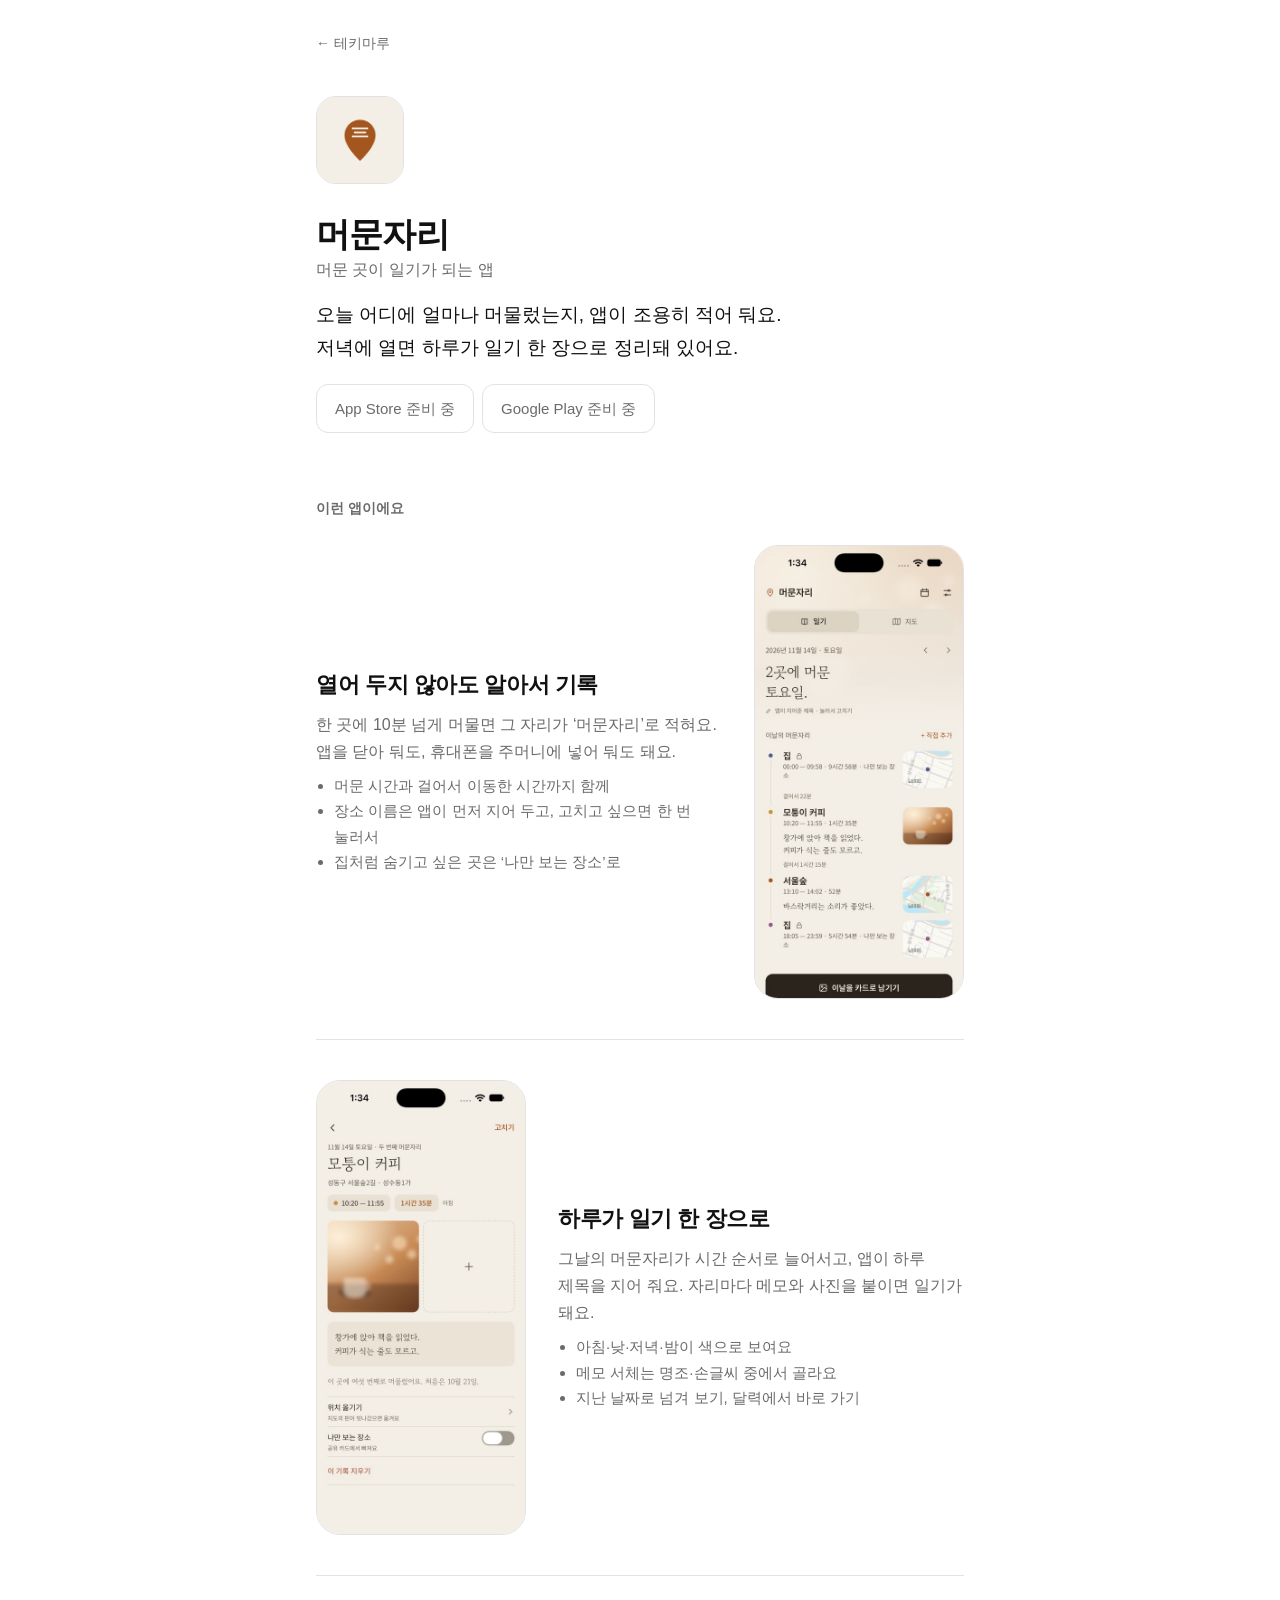
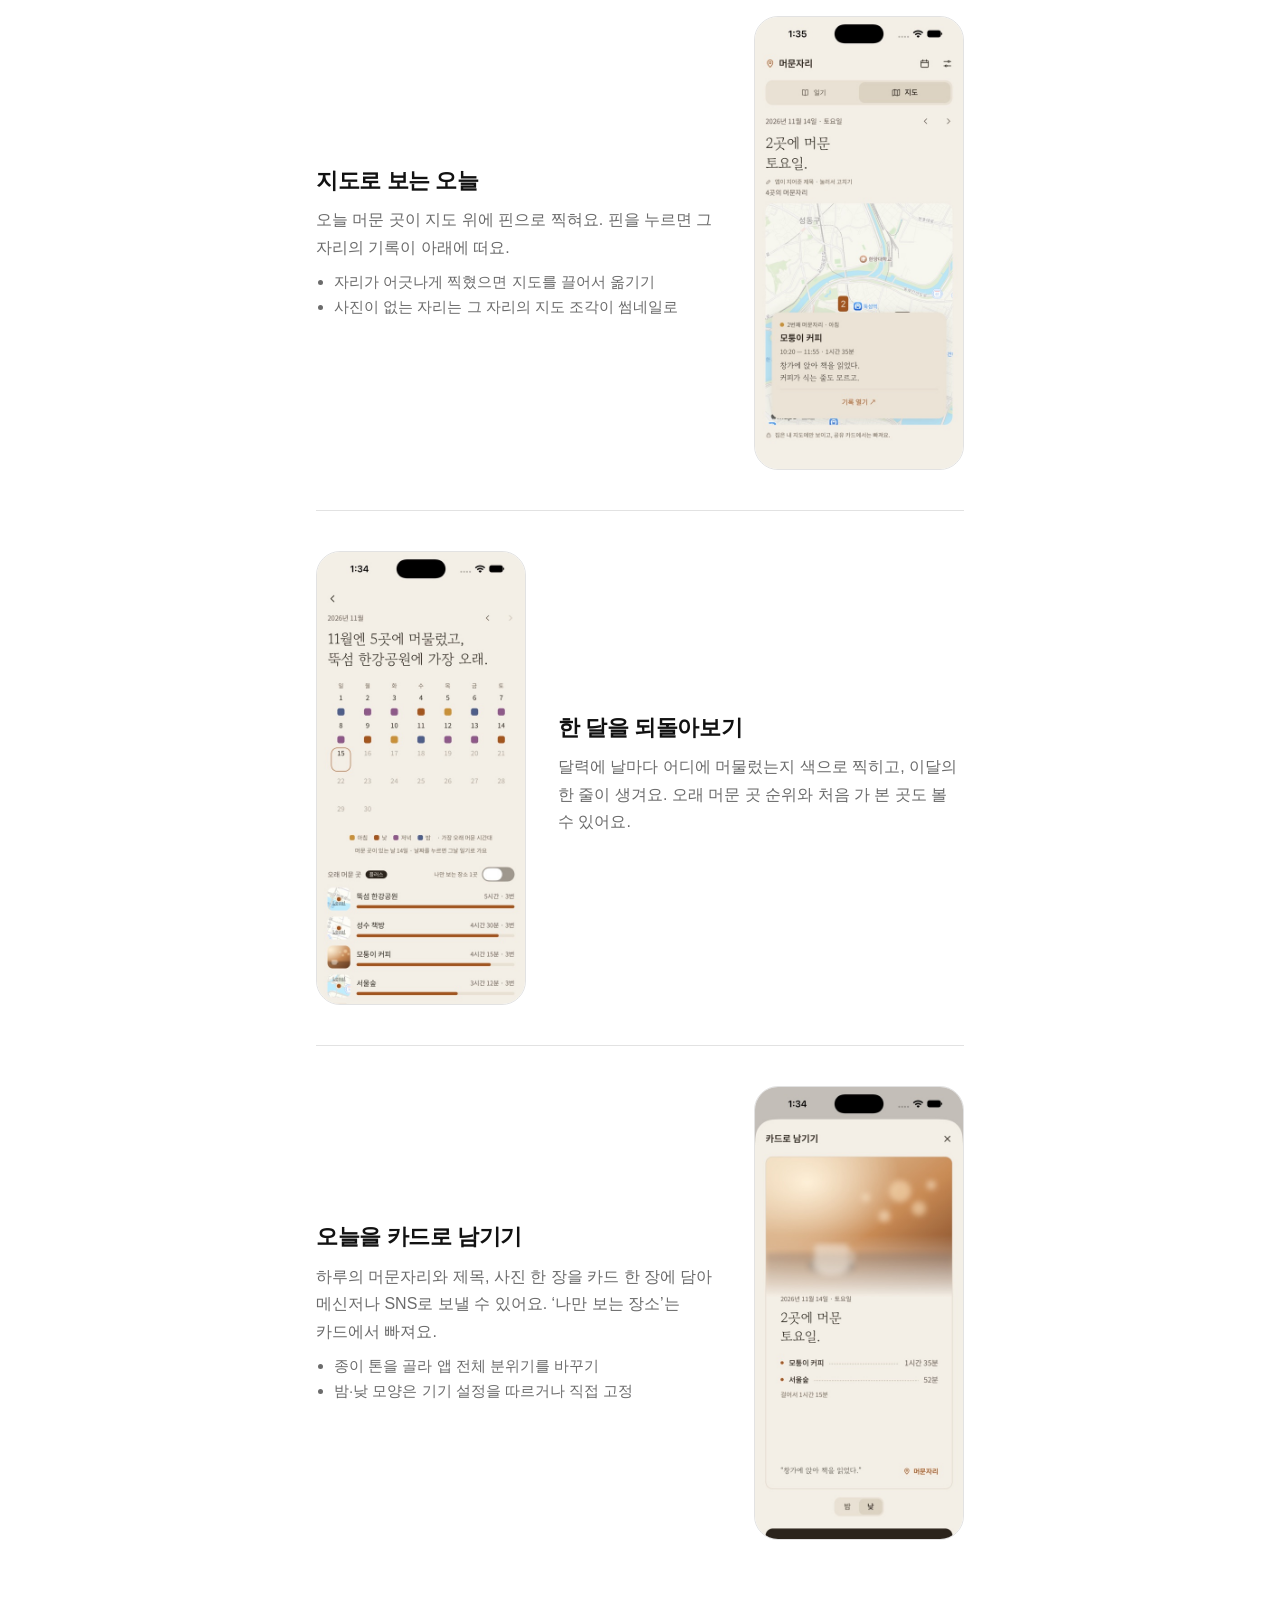
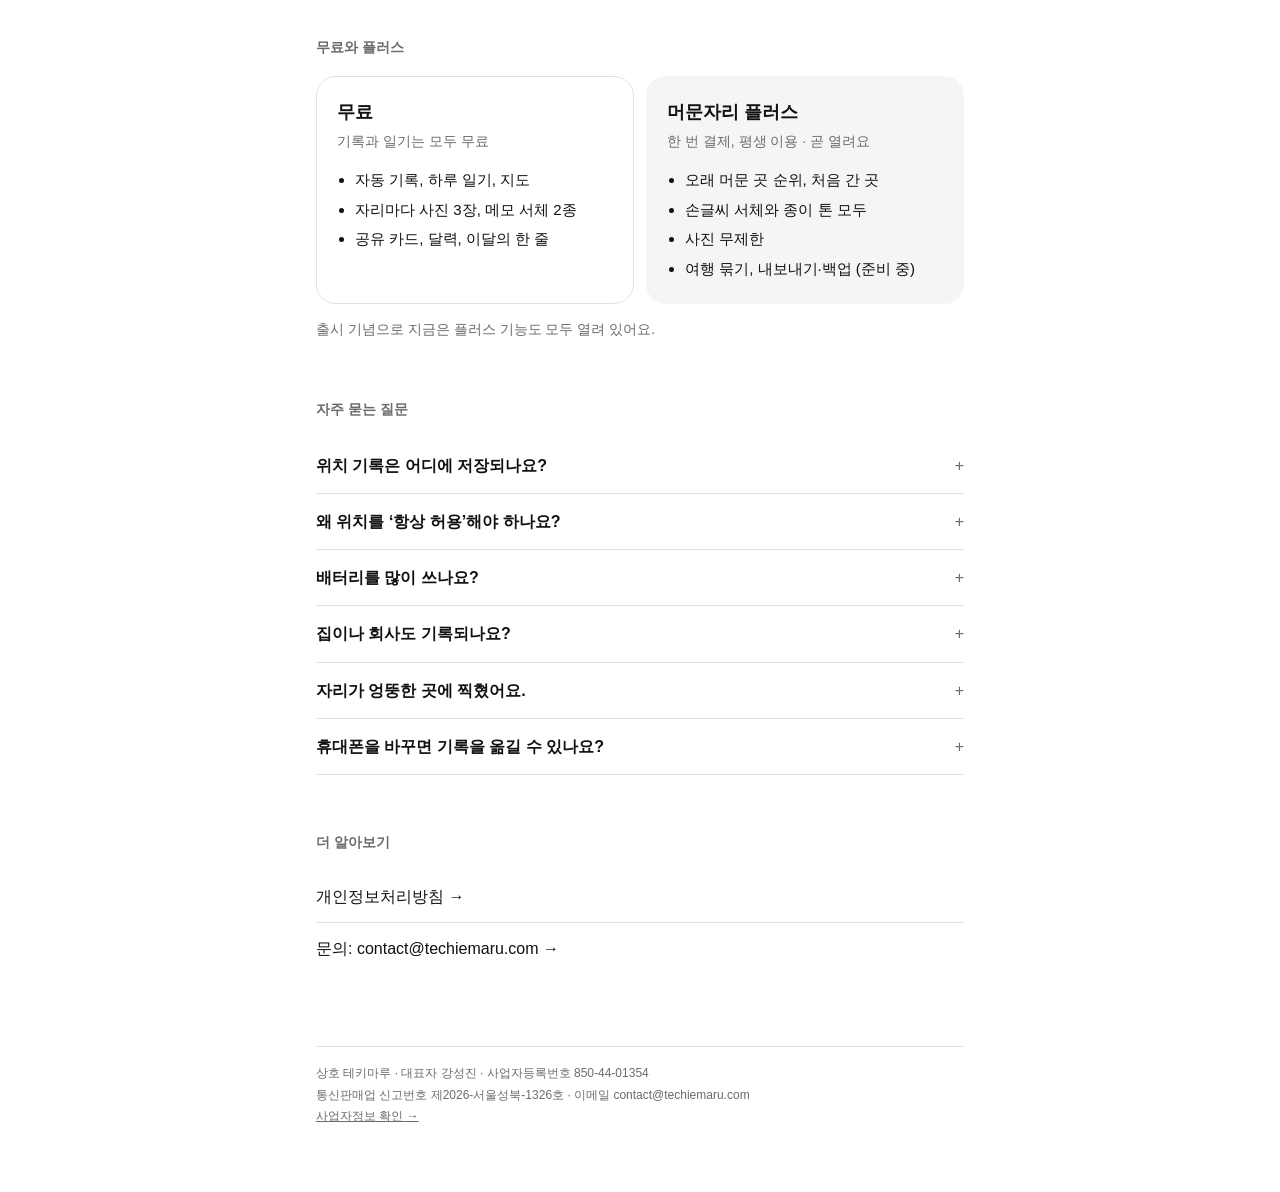
==== staylog/index.html @ 0020500e "머문자리 소개 페이지에 앱 화면 다섯 장" ====
<!doctype html>
<html lang="ko">
<head>
<meta charset="utf-8">
<meta name="viewport" content="width=device-width, initial-scale=1">
<title>머문자리 - 머문 곳이 일기가 되는 앱</title>
<meta name="description" content="하루 동안 머문 곳을 조용히 기록해 일기로 만들어 주는 앱. 위치·메모·사진은 내 휴대폰에만 저장돼요.">
<meta property="og:title" content="머문자리 - 머문 곳이 일기가 되는 앱">
<meta property="og:description" content="하루 동안 머문 곳을 조용히 기록해 일기로 만들어 주는 앱. 위치·메모·사진은 내 휴대폰에만 저장돼요.">
<meta property="og:image" content="https://techiemaru.com/img/staylog-icon.png">
<meta property="og:url" content="https://techiemaru.com/staylog/">
<link rel="icon" href="/favicon.png">
<link rel="apple-touch-icon" href="/apple-touch-icon.png">
<link rel="stylesheet" href="/style.css">
</head>
<body>
<main>
  <p class="back"><a href="/">← 테키마루</a></p>

  <section class="app-hero">
    <img class="app-icon" src="/img/staylog-icon.png" alt="" width="88" height="88">
    <h1>머문자리</h1>
    <p class="sub">머문 곳이 일기가 되는 앱</p>
    <p class="lead">오늘 어디에 얼마나 머물렀는지, 앱이 조용히 적어 둬요.<br>저녁에 열면 하루가 일기 한 장으로 정리돼 있어요.</p>
    <div class="store-buttons">
      <span class="store-btn soon">App Store 준비 중</span>
      <span class="store-btn soon">Google Play 준비 중</span>
    </div>
  </section>

  <h2 class="label">이런 앱이에요</h2>
  <div class="features">
    <section class="feature">
      <div>
        <h3>열어 두지 않아도 알아서 기록</h3>
        <p>한 곳에 10분 넘게 머물면 그 자리가 ‘머문자리’로 적혀요. 앱을 닫아 둬도, 휴대폰을 주머니에 넣어 둬도 돼요.</p>
        <ul>
          <li>머문 시간과 걸어서 이동한 시간까지 함께</li>
          <li>장소 이름은 앱이 먼저 지어 두고, 고치고 싶으면 한 번 눌러서</li>
          <li>집처럼 숨기고 싶은 곳은 ‘나만 보는 장소’로</li>
        </ul>
      </div>
      <img class="shot" src="/img/staylog-1-diary.jpg" alt="하루 일기 화면: 머문자리가 시간 순서로" width="460" height="1000" loading="lazy">
    </section>

    <section class="feature">
      <div>
        <h3>하루가 일기 한 장으로</h3>
        <p>그날의 머문자리가 시간 순서로 늘어서고, 앱이 하루 제목을 지어 줘요. 자리마다 메모와 사진을 붙이면 일기가 돼요.</p>
        <ul>
          <li>아침·낮·저녁·밤이 색으로 보여요</li>
          <li>메모 서체는 명조·손글씨 중에서 골라요</li>
          <li>지난 날짜로 넘겨 보기, 달력에서 바로 가기</li>
        </ul>
      </div>
      <img class="shot" src="/img/staylog-3-detail.jpg" alt="머문자리 상세 화면: 사진과 메모" width="460" height="1000" loading="lazy">
    </section>

    <section class="feature">
      <div>
        <h3>지도로 보는 오늘</h3>
        <p>오늘 머문 곳이 지도 위에 핀으로 찍혀요. 핀을 누르면 그 자리의 기록이 아래에 떠요.</p>
        <ul>
          <li>자리가 어긋나게 찍혔으면 지도를 끌어서 옮기기</li>
          <li>사진이 없는 자리는 그 자리의 지도 조각이 썸네일로</li>
        </ul>
      </div>
      <img class="shot" src="/img/staylog-2-map.jpg" alt="지도 화면: 머문 곳이 핀으로" width="460" height="1000" loading="lazy">
    </section>

    <section class="feature">
      <div>
        <h3>한 달을 되돌아보기</h3>
        <p>달력에 날마다 어디에 머물렀는지 색으로 찍히고, 이달의 한 줄이 생겨요. 오래 머문 곳 순위와 처음 가 본 곳도 볼 수 있어요.</p>
      </div>
      <img class="shot" src="/img/staylog-4-review.jpg" alt="되돌아보기 화면: 달력과 오래 머문 곳" width="460" height="1000" loading="lazy">
    </section>

    <section class="feature">
      <div>
        <h3>오늘을 카드로 남기기</h3>
        <p>하루의 머문자리와 제목, 사진 한 장을 카드 한 장에 담아 메신저나 SNS로 보낼 수 있어요. ‘나만 보는 장소’는 카드에서 빠져요.</p>
        <ul>
          <li>종이 톤을 골라 앱 전체 분위기를 바꾸기</li>
          <li>밤·낮 모양은 기기 설정을 따르거나 직접 고정</li>
        </ul>
      </div>
      <img class="shot" src="/img/staylog-5-card.jpg" alt="공유 카드 화면" width="460" height="1000" loading="lazy">
    </section>
  </div>

  <h2 class="label">무료와 플러스</h2>
  <div class="plans">
    <div class="plan">
      <h3>무료</h3>
      <p class="price">기록과 일기는 모두 무료</p>
      <ul>
        <li>자동 기록, 하루 일기, 지도</li>
        <li>자리마다 사진 3장, 메모 서체 2종</li>
        <li>공유 카드, 달력, 이달의 한 줄</li>
      </ul>
    </div>
    <div class="plan pro">
      <h3>머문자리 플러스</h3>
      <p class="price">한 번 결제, 평생 이용 · 곧 열려요</p>
      <ul>
        <li>오래 머문 곳 순위, 처음 간 곳</li>
        <li>손글씨 서체와 종이 톤 모두</li>
        <li>사진 무제한</li>
        <li>여행 묶기, 내보내기·백업 (준비 중)</li>
      </ul>
    </div>
  </div>
  <p class="muted">출시 기념으로 지금은 플러스 기능도 모두 열려 있어요.</p>

  <h2 class="label">자주 묻는 질문</h2>
  <div class="faq">
    <details>
      <summary>위치 기록은 어디에 저장되나요?</summary>
      <p>내 휴대폰 안에만 저장돼요. 개발자가 운영하는 서버가 없고, 위치·메모·사진은 어디에도 보내지 않아요. 앱을 지우면 기록도 함께 지워져요.</p>
    </details>
    <details>
      <summary>왜 위치를 ‘항상 허용’해야 하나요?</summary>
      <p>앱을 닫아 둔 동안에도 머문 곳을 적으려면 그 권한이 필요해요. ‘앱을 사용하는 동안만’으로 두면 앱을 열어 둔 때만 기록돼요. 설정에서 언제든 바꾸거나 자동 기록을 끌 수 있어요.</p>
    </details>
    <details>
      <summary>배터리를 많이 쓰나요?</summary>
      <p>위치를 계속 켜 두는 방식이 아니라, 자리를 옮길 때만 깨어나는 방식이라 하루에 몇 퍼센트 정도예요. 안드로이드에서는 배터리 절전 예외에 머문자리를 넣어 두면 기록이 끊기지 않아요.</p>
    </details>
    <details>
      <summary>집이나 회사도 기록되나요?</summary>
      <p>네, 다만 ‘나만 보는 장소’로 두면 지도와 공유 카드에서 빠지고 일기에는 자물쇠 표시로만 남아요. 집은 처음부터 나만 보는 장소로 잡혀요.</p>
    </details>
    <details>
      <summary>자리가 엉뚱한 곳에 찍혔어요.</summary>
      <p>그 자리의 지도 조각을 누르면 지도가 열려요. 아래 ‘위치 옮기기’를 눌러 지도를 끌면 핀이 따라와요. 이름도 눌러서 바로 고칠 수 있어요.</p>
    </details>
    <details>
      <summary>휴대폰을 바꾸면 기록을 옮길 수 있나요?</summary>
      <p>내보내기·백업은 준비 중이에요. 그전까지는 기록이 쓰던 휴대폰에만 남아요.</p>
    </details>
  </div>

  <h2 class="label">더 알아보기</h2>
  <div class="links">
    <a href="privacy.html">개인정보처리방침 →</a>
    <a href="mailto:contact@techiemaru.com">문의: contact@techiemaru.com →</a>
  </div>

  <footer class="biz">
    <p>상호 테키마루 · 대표자 강성진 · 사업자등록번호 850-44-01354</p>
    <p>통신판매업 신고번호 제2026-서울성북-1326호 · 이메일 contact@techiemaru.com</p>
    <p><a href="https://www.ftc.go.kr/bizCommPop.do?wrkr_no=8504401354" target="_blank" rel="noopener">사업자정보 확인 →</a></p>
  </footer>
</main>
</body>
</html>
---- style.css ----
:root {
  --bg: #ffffff;
  --text: #111111;
  --muted: #6b6b6b;
  --line: #e2e2e2;
  --soft: #f5f5f5;
}
@media (prefers-color-scheme: dark) {
  :root {
    --bg: #000000;
    --text: #f2f2f2;
    --muted: #9a9a9a;
    --line: #2a2a2a;
    --soft: #141414;
  }
}
* { box-sizing: border-box; }
body {
  margin: 0;
  background: var(--bg);
  color: var(--text);
  font-family: -apple-system, BlinkMacSystemFont, "Apple SD Gothic Neo", "Noto Sans KR", sans-serif;
  line-height: 1.7;
  word-break: keep-all;
}
main { max-width: 680px; margin: 0 auto; padding: 32px 16px 64px; }
h1 { font-size: 26px; margin: 8px 0 4px; }
h2 { font-size: 18px; margin: 32px 0 8px; padding-top: 16px; border-top: 1px dashed var(--line); }
a { color: inherit; }
img { max-width: 100%; }
.muted { color: var(--muted); font-size: 14px; }
.back { margin: 0; font-size: 14px; }
.back a { text-decoration: none; color: var(--muted); }
table { width: 100%; border-collapse: collapse; font-size: 14px; }
th, td { text-align: left; vertical-align: top; padding: 8px 6px; border-bottom: 1px solid var(--line); }
th { white-space: nowrap; }
ul { padding-left: 20px; }
.fill { background: #ffe58f; color: #111; padding: 0 4px; }
.links a { display: block; padding: 12px 0; border-bottom: 1px solid var(--line); text-decoration: none; }
.links a:last-child { border-bottom: 0; }

/* 공통 */
.brand { font-weight: 700; font-size: 16px; letter-spacing: -0.2px; text-decoration: none; }
h2.label { border-top: 0; padding-top: 0; margin: 56px 0 16px; font-size: 14px; color: var(--muted); font-weight: 600; }
.lead { font-size: 17px; color: var(--muted); margin: 0; max-width: 30em; }
.store-buttons { display: flex; flex-wrap: wrap; gap: 8px; margin: 20px 0 0; }
.store-btn { display: inline-block; padding: 11px 18px; border-radius: 12px; background: var(--text); color: var(--bg); font-size: 15px; font-weight: 600; text-decoration: none; }
.store-btn.soon { background: transparent; color: var(--muted); border: 1px solid var(--line); font-weight: 400; }
.biz { margin-top: 72px; padding-top: 16px; border-top: 1px solid var(--line); color: var(--muted); font-size: 12px; line-height: 1.8; }
.biz p { margin: 0; }
.biz a { color: var(--muted); }

/* 회사 첫 화면 */
.home { padding-top: 24px; }
.hero { padding: 64px 0 8px; }
.hero h1 { font-size: 40px; line-height: 1.25; letter-spacing: -1px; margin: 0 0 18px; }
.principles { list-style: none; padding: 0; margin: 0; display: grid; gap: 12px; }
.principles li { background: var(--soft); border-radius: 18px; padding: 18px 20px; }
.principles strong { display: block; font-size: 17px; margin-bottom: 2px; }
.principles span { color: var(--muted); font-size: 15px; }
.app-list { display: grid; gap: 12px; }
.app-card { display: flex; align-items: center; gap: 16px; border: 1px solid var(--line); border-radius: 20px; padding: 18px 20px; text-decoration: none; }
.app-card:hover { background: var(--soft); }
.app-card > div { flex: 1; min-width: 0; }
.app-card h3 { margin: 0; font-size: 18px; line-height: 1.35; }
.app-card p { margin: 2px 0 0; }
.app-card .go { flex: none; color: var(--muted); font-size: 20px; }
.app-icon { width: 64px; height: 64px; border-radius: 15px; flex: none; border: 1px solid var(--line); }
.chips { display: flex; flex-wrap: wrap; gap: 6px; margin-top: 8px; }
.chip { font-size: 12px; padding: 2px 10px; border-radius: 999px; border: 1px solid var(--line); color: var(--muted); white-space: nowrap; }
.chip.on { border-color: var(--text); color: var(--text); }
.about p { margin: 0 0 12px; }

/* 앱 소개 */
.app-hero { padding: 40px 0 8px; }
.app-hero .app-icon { width: 88px; height: 88px; border-radius: 20px; }
.app-hero h1 { font-size: 34px; letter-spacing: -0.8px; margin: 20px 0 0; line-height: 1.3; }
.app-hero .sub { margin: 0 0 16px; color: var(--muted); }
.app-hero .lead { color: var(--text); font-size: 19px; }
.feature { display: grid; grid-template-columns: 1fr 210px; gap: 32px; align-items: center; padding: 40px 0; border-top: 1px solid var(--line); }
.feature:first-child { border-top: 0; padding-top: 8px; }
.feature:nth-of-type(even) { grid-template-columns: 210px 1fr; }
.feature:nth-of-type(even) .shot { order: -1; }
.feature h3 { font-size: 22px; line-height: 1.4; letter-spacing: -0.4px; margin: 0 0 10px; }
.feature p { margin: 0 0 8px; color: var(--muted); }
.feature ul { margin: 8px 0 0; padding-left: 18px; color: var(--muted); font-size: 15px; }
.shot { width: 100%; height: auto; display: block; border-radius: 24px; border: 1px solid var(--line); }
.plans { display: grid; grid-template-columns: 1fr 1fr; gap: 12px; }
.plan { border: 1px solid var(--line); border-radius: 20px; padding: 20px; }
.plan.pro { background: var(--soft); border-color: transparent; }
.plan h3 { margin: 0; font-size: 18px; }
.plan .price { margin: 2px 0 12px; font-size: 14px; color: var(--muted); }
.plan ul { margin: 0; padding-left: 18px; font-size: 15px; }
.plan li { padding: 2px 0; }
.faq details { border-bottom: 1px solid var(--line); }
.faq summary { cursor: pointer; padding: 14px 0; font-weight: 600; list-style: none; display: flex; justify-content: space-between; gap: 12px; }
.faq summary::-webkit-details-marker { display: none; }
.faq summary::after { content: "+"; color: var(--muted); font-weight: 400; }
.faq details[open] summary::after { content: "−"; }
.faq details p { margin: 0 0 16px; color: var(--muted); }

@media (max-width: 560px) {
  .hero { padding: 40px 0 0; }
  .hero h1 { font-size: 32px; }
  .app-hero h1 { font-size: 30px; }
  .feature, .feature:nth-of-type(even) { grid-template-columns: 1fr; gap: 20px; padding: 32px 0; }
  .feature:nth-of-type(even) .shot { order: 0; }
  .feature .shot { width: 62%; margin: 0 auto; }
  .plans { grid-template-columns: 1fr; }
}
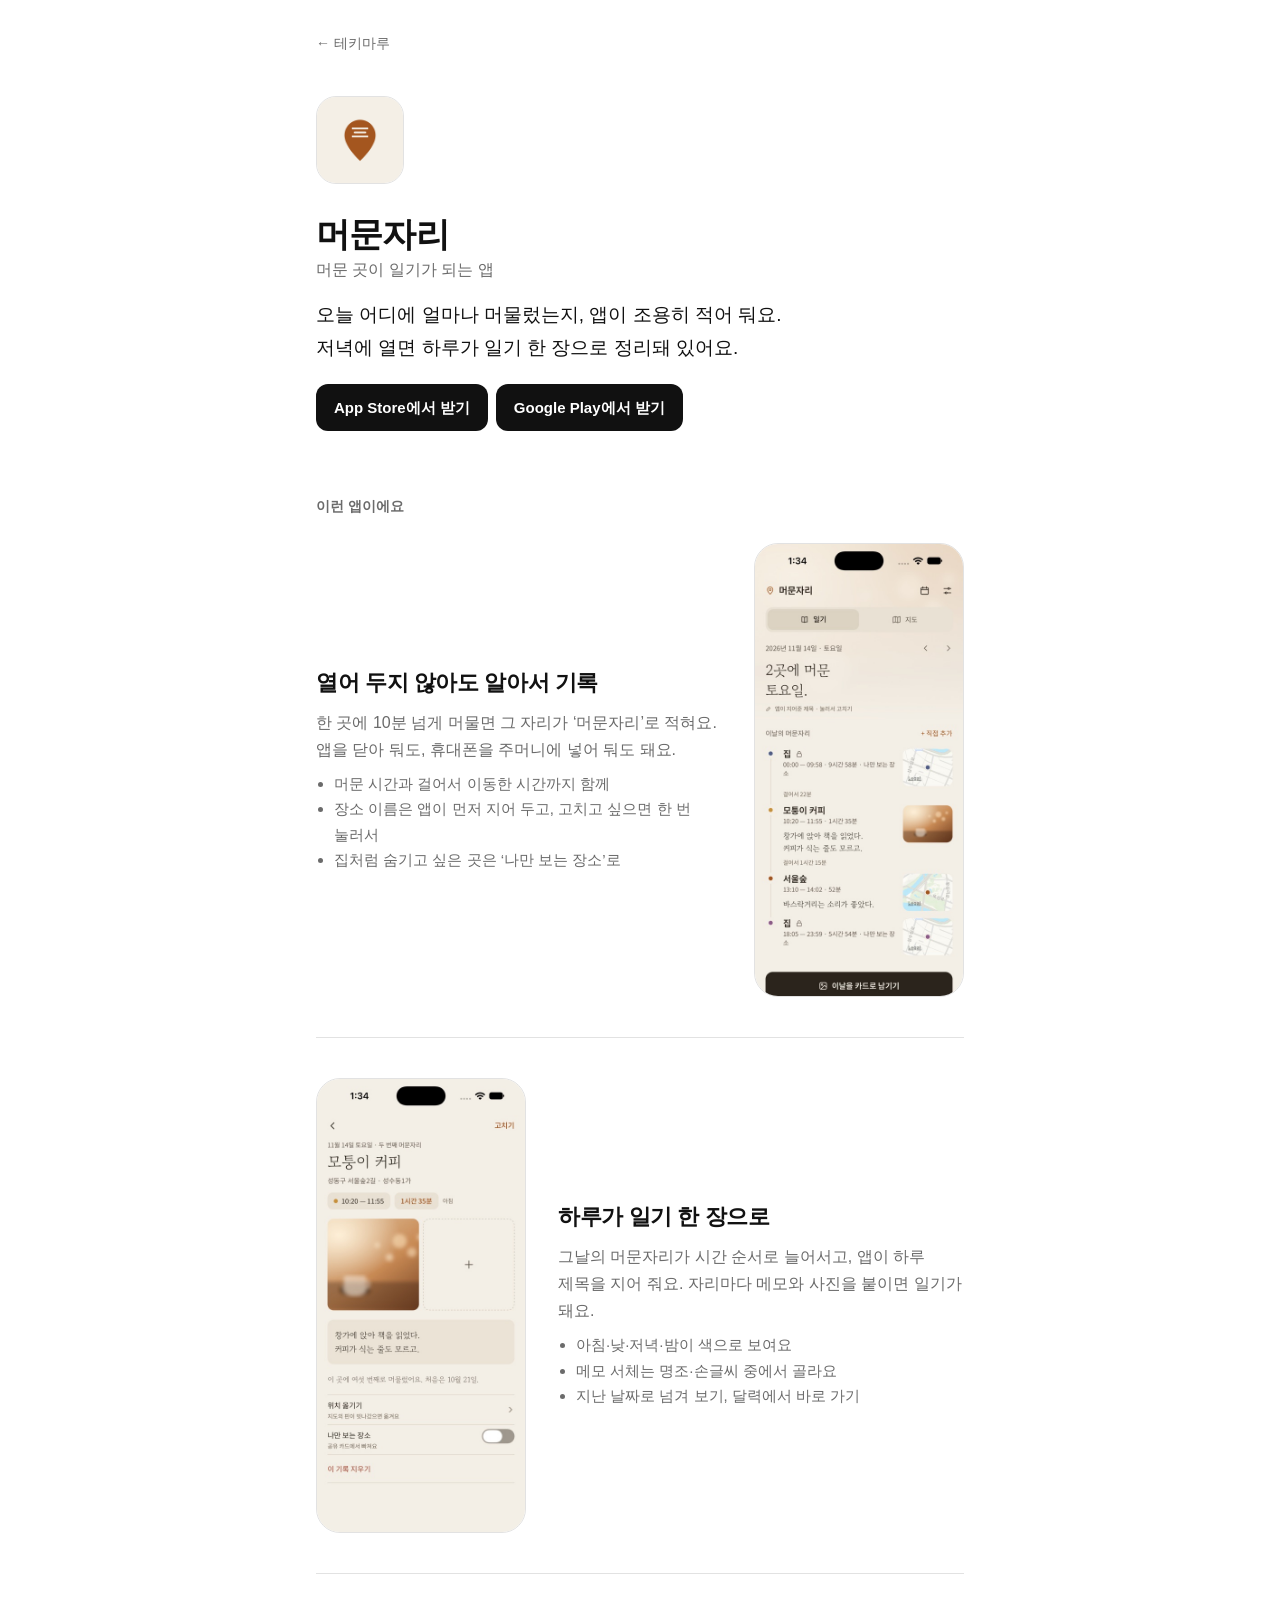
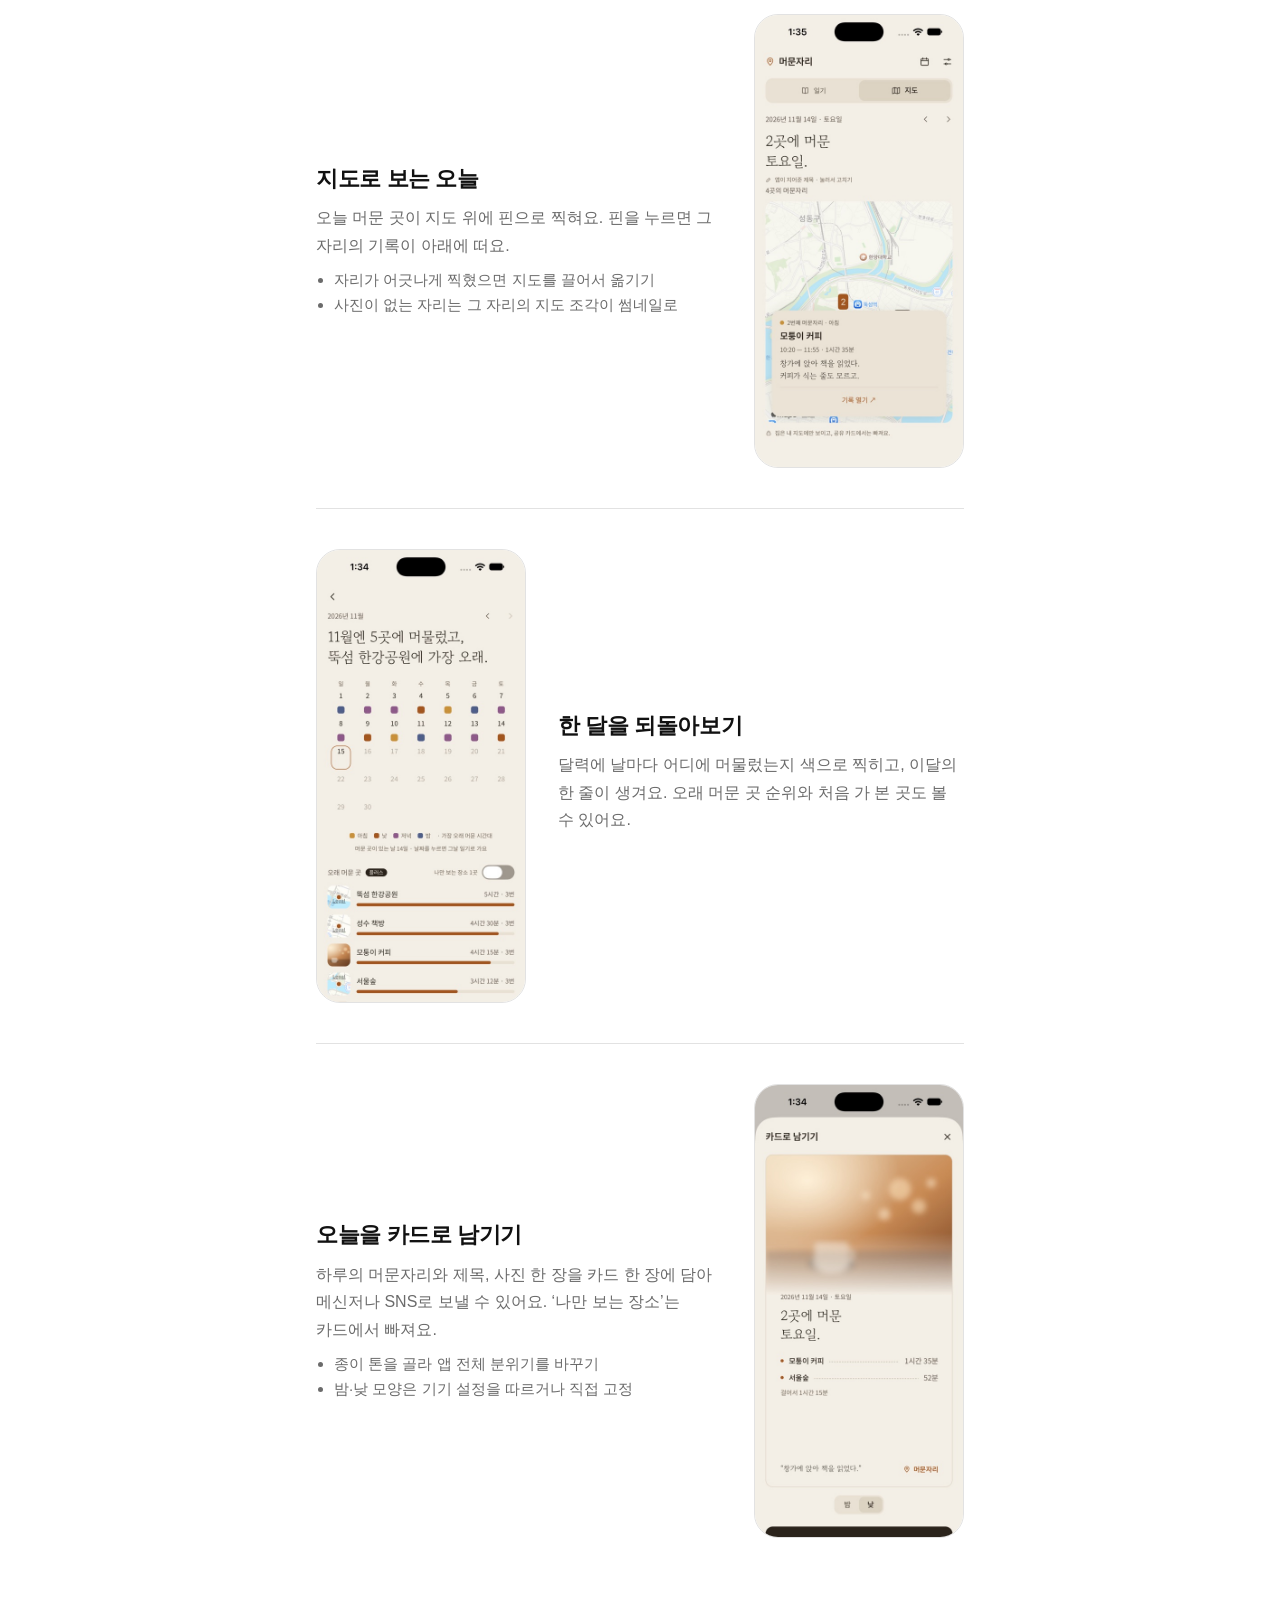
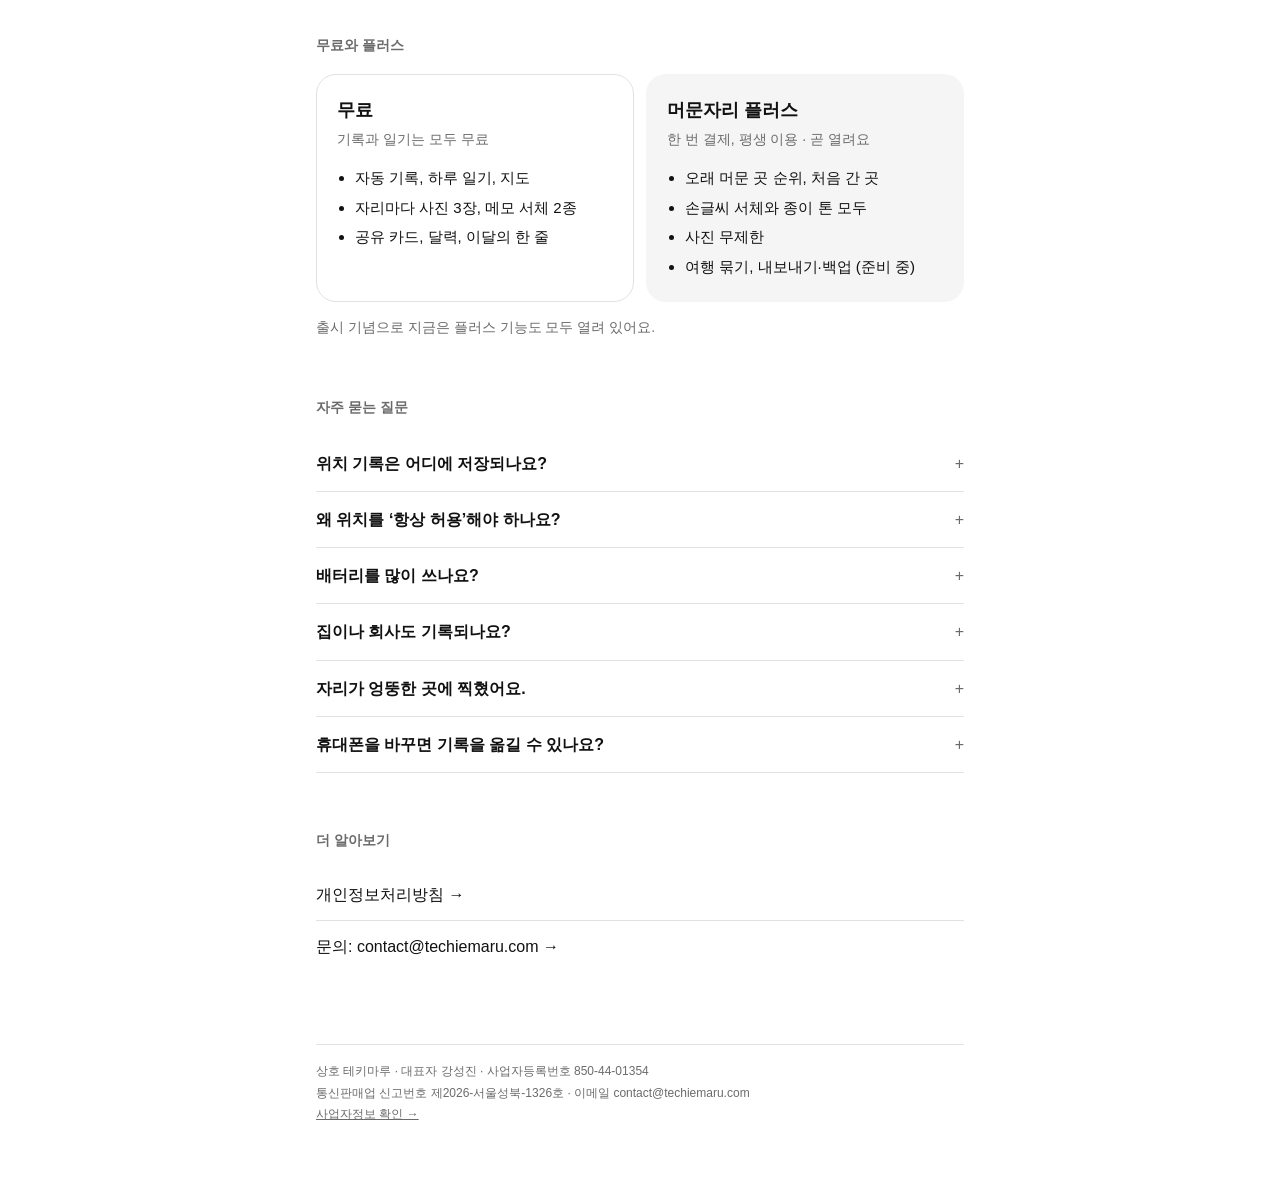
==== commit 89bdcbc0: "머문자리 스토어 버튼을 실제 링크로 Co-Authored-By: Claude Fable 5.1 <noreply@anthropic.com>" ====
--- a/staylog/index.html
+++ b/staylog/index.html
@@ -23,8 +23,8 @@
     <p class="sub">머문 곳이 일기가 되는 앱</p>
     <p class="lead">오늘 어디에 얼마나 머물렀는지, 앱이 조용히 적어 둬요.<br>저녁에 열면 하루가 일기 한 장으로 정리돼 있어요.</p>
     <div class="store-buttons">
-      <span class="store-btn soon">App Store 준비 중</span>
-      <span class="store-btn soon">Google Play 준비 중</span>
+      <a class="store-btn" href="https://apps.apple.com/kr/app/id6834854785">App Store에서 받기</a>
+      <a class="store-btn" href="https://play.google.com/store/apps/details?id=kr.meewang.staylog&amp;hl=ko">Google Play에서 받기</a>
     </div>
   </section>
 
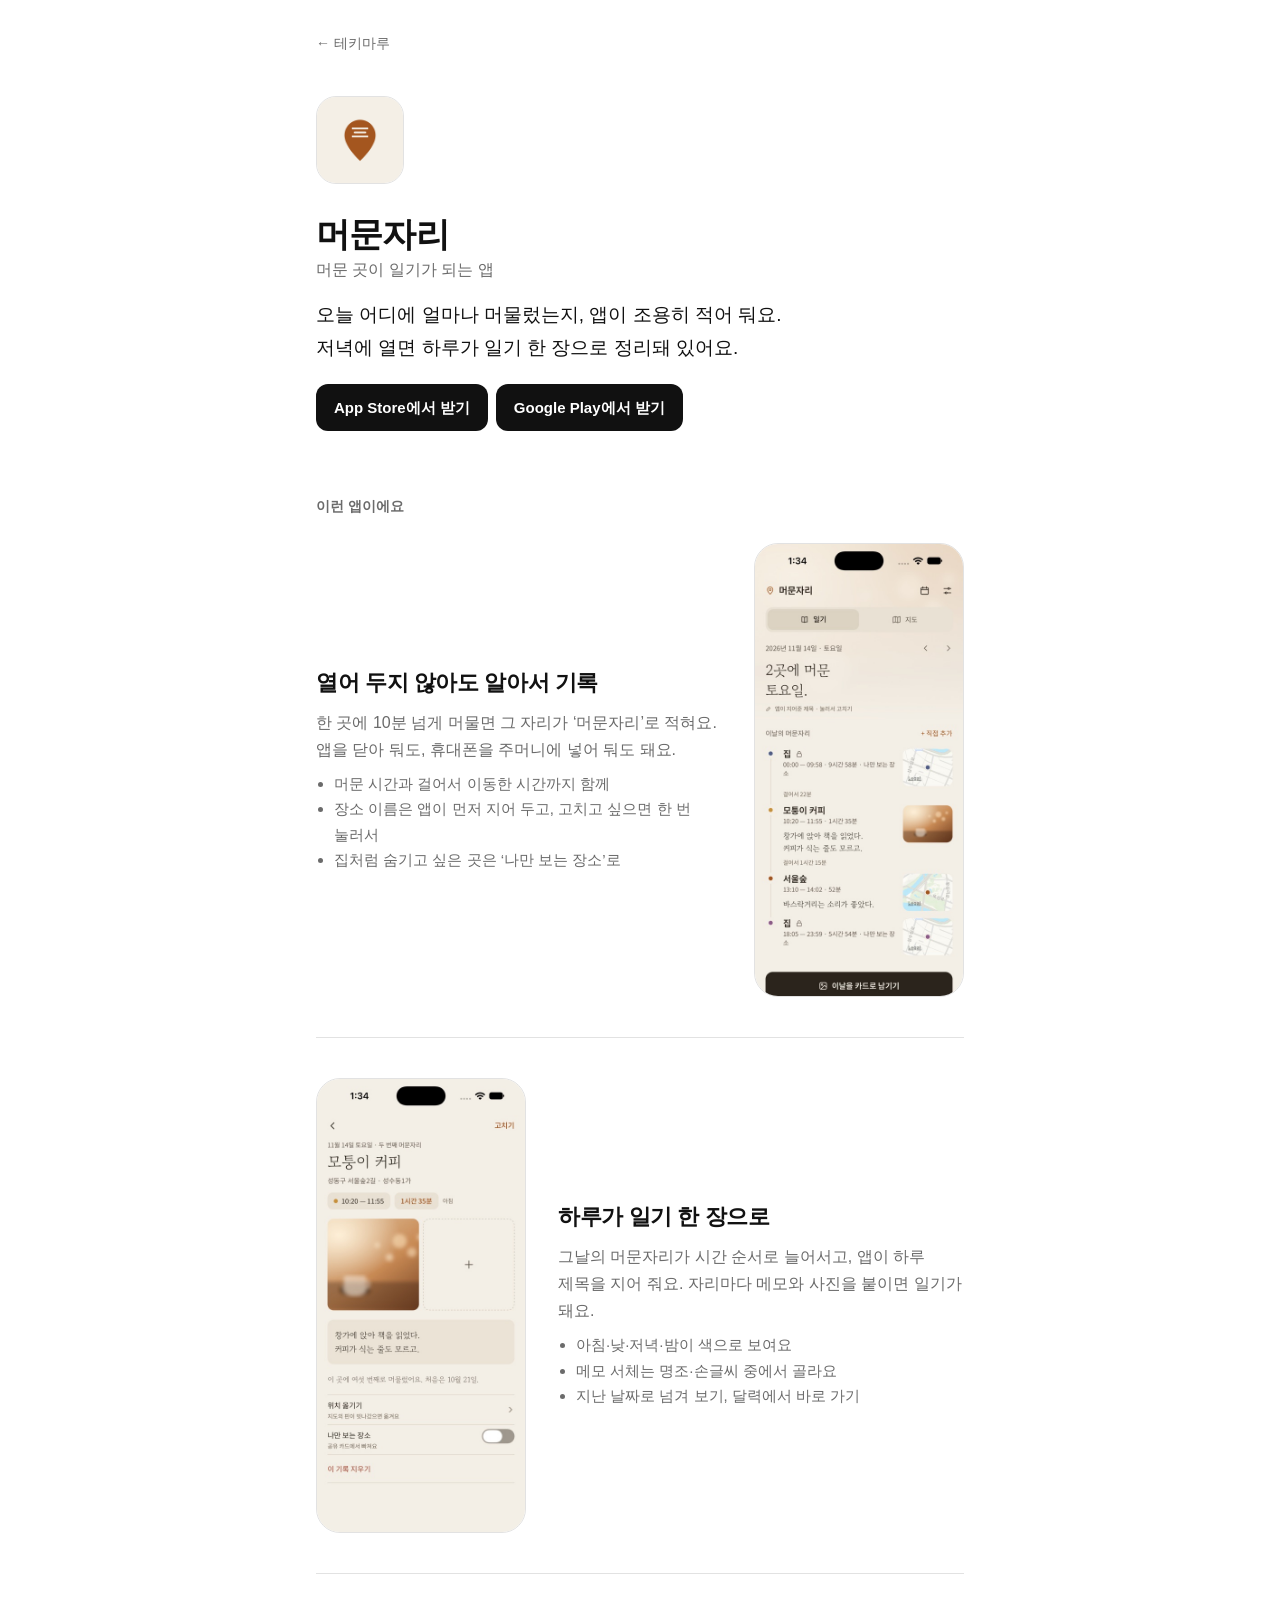
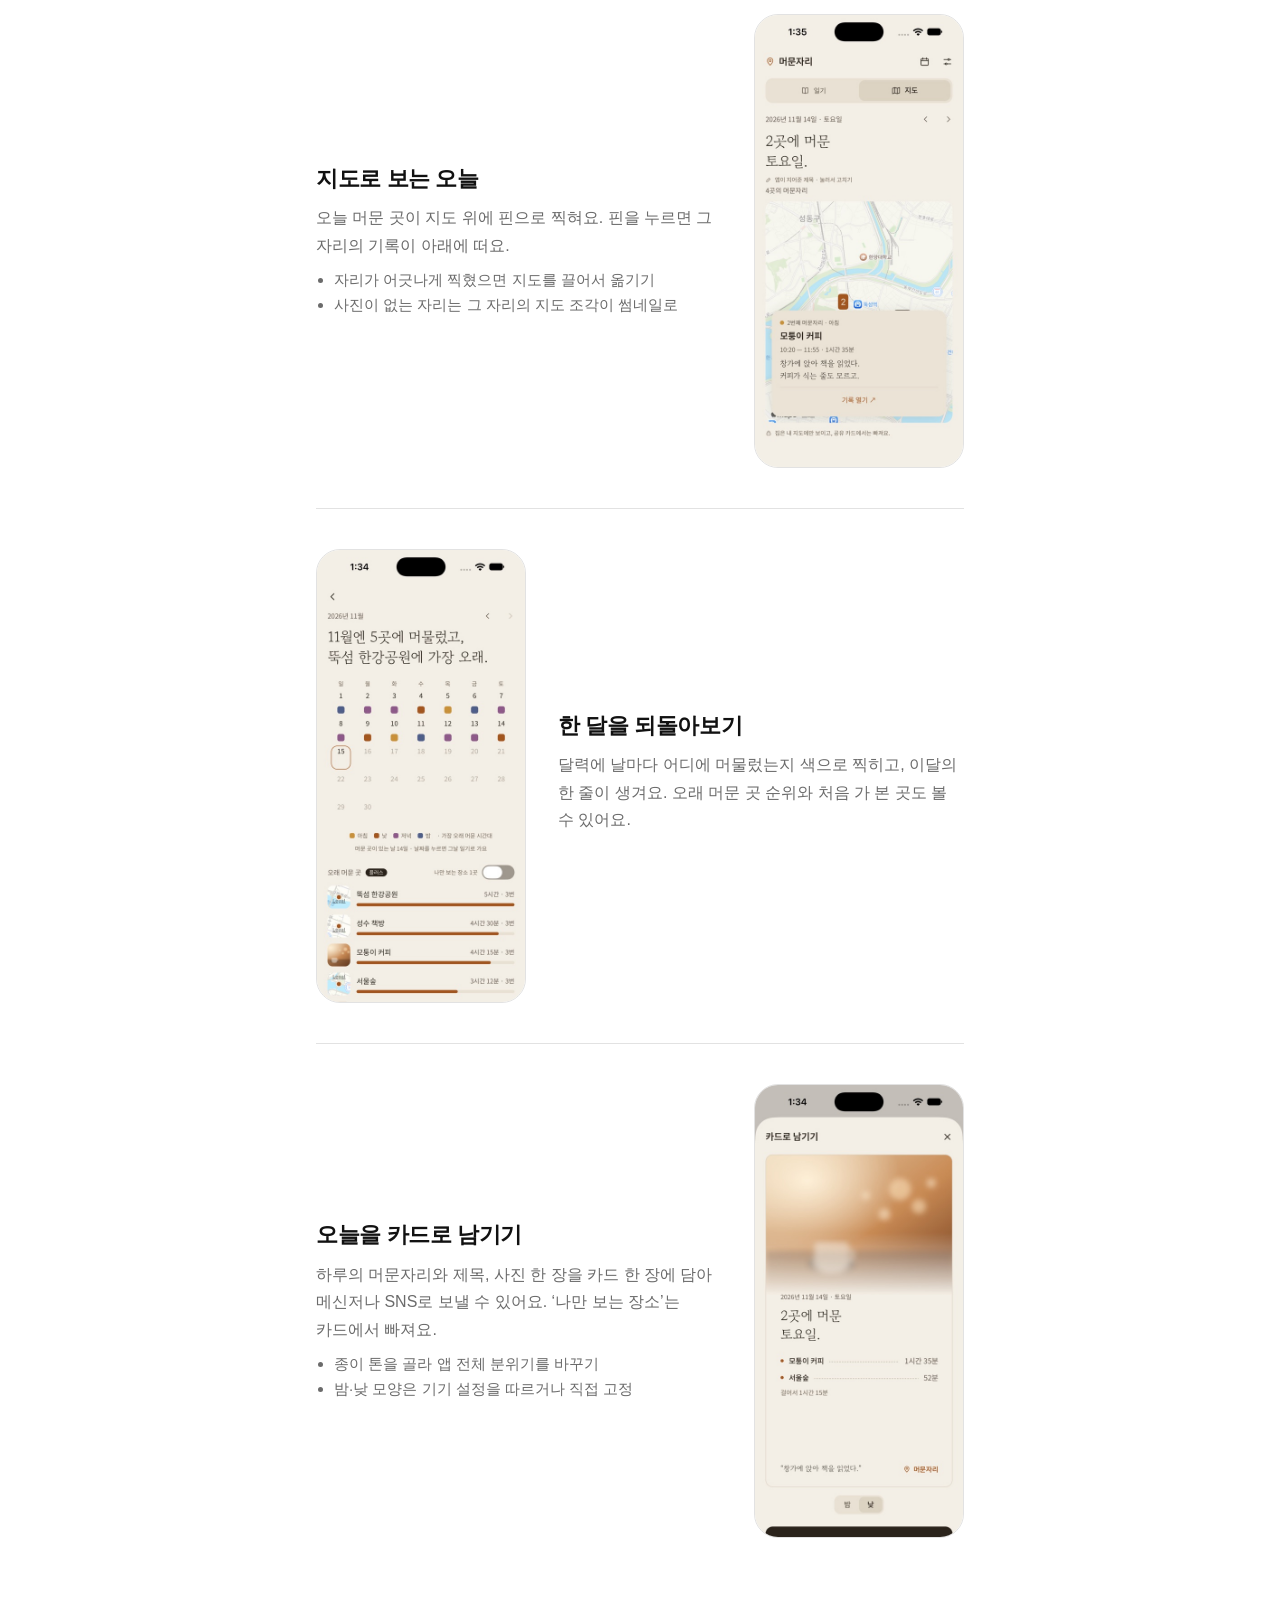
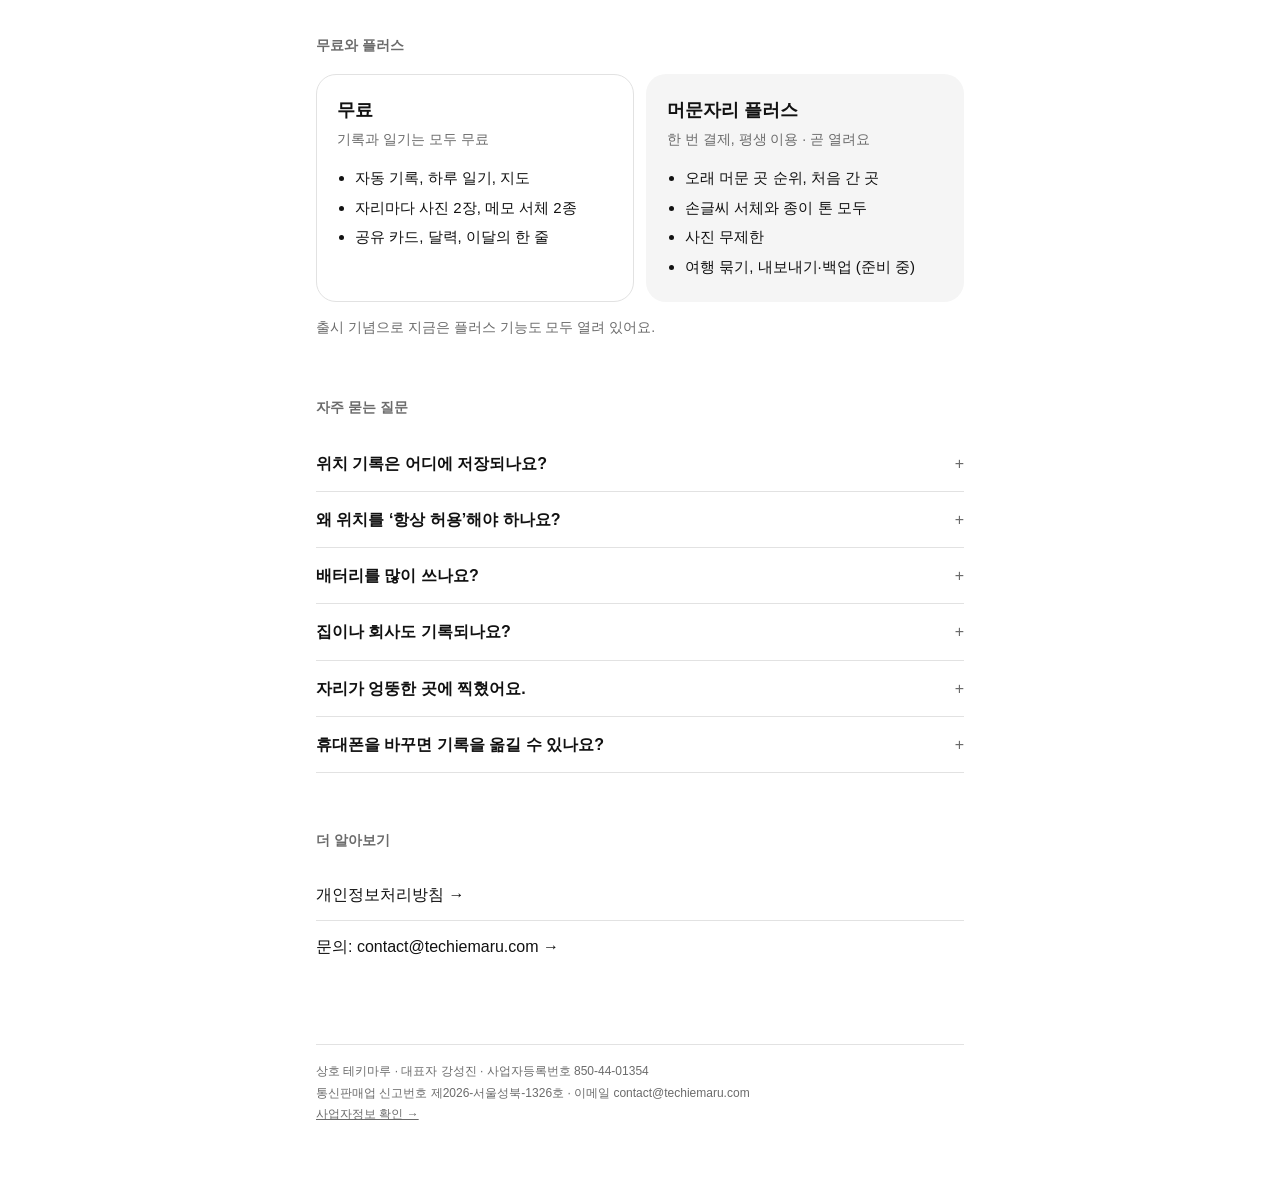
==== commit 2247375c: "머문자리 무료 사진 한도 2장 Co-Authored-By: Claude Fable 5.1 <noreply@anthropic.com>" ====
--- a/staylog/index.html
+++ b/staylog/index.html
@@ -96,7 +96,7 @@
       <p class="price">기록과 일기는 모두 무료</p>
       <ul>
         <li>자동 기록, 하루 일기, 지도</li>
-        <li>자리마다 사진 3장, 메모 서체 2종</li>
+        <li>자리마다 사진 2장, 메모 서체 2종</li>
         <li>공유 카드, 달력, 이달의 한 줄</li>
       </ul>
     </div>
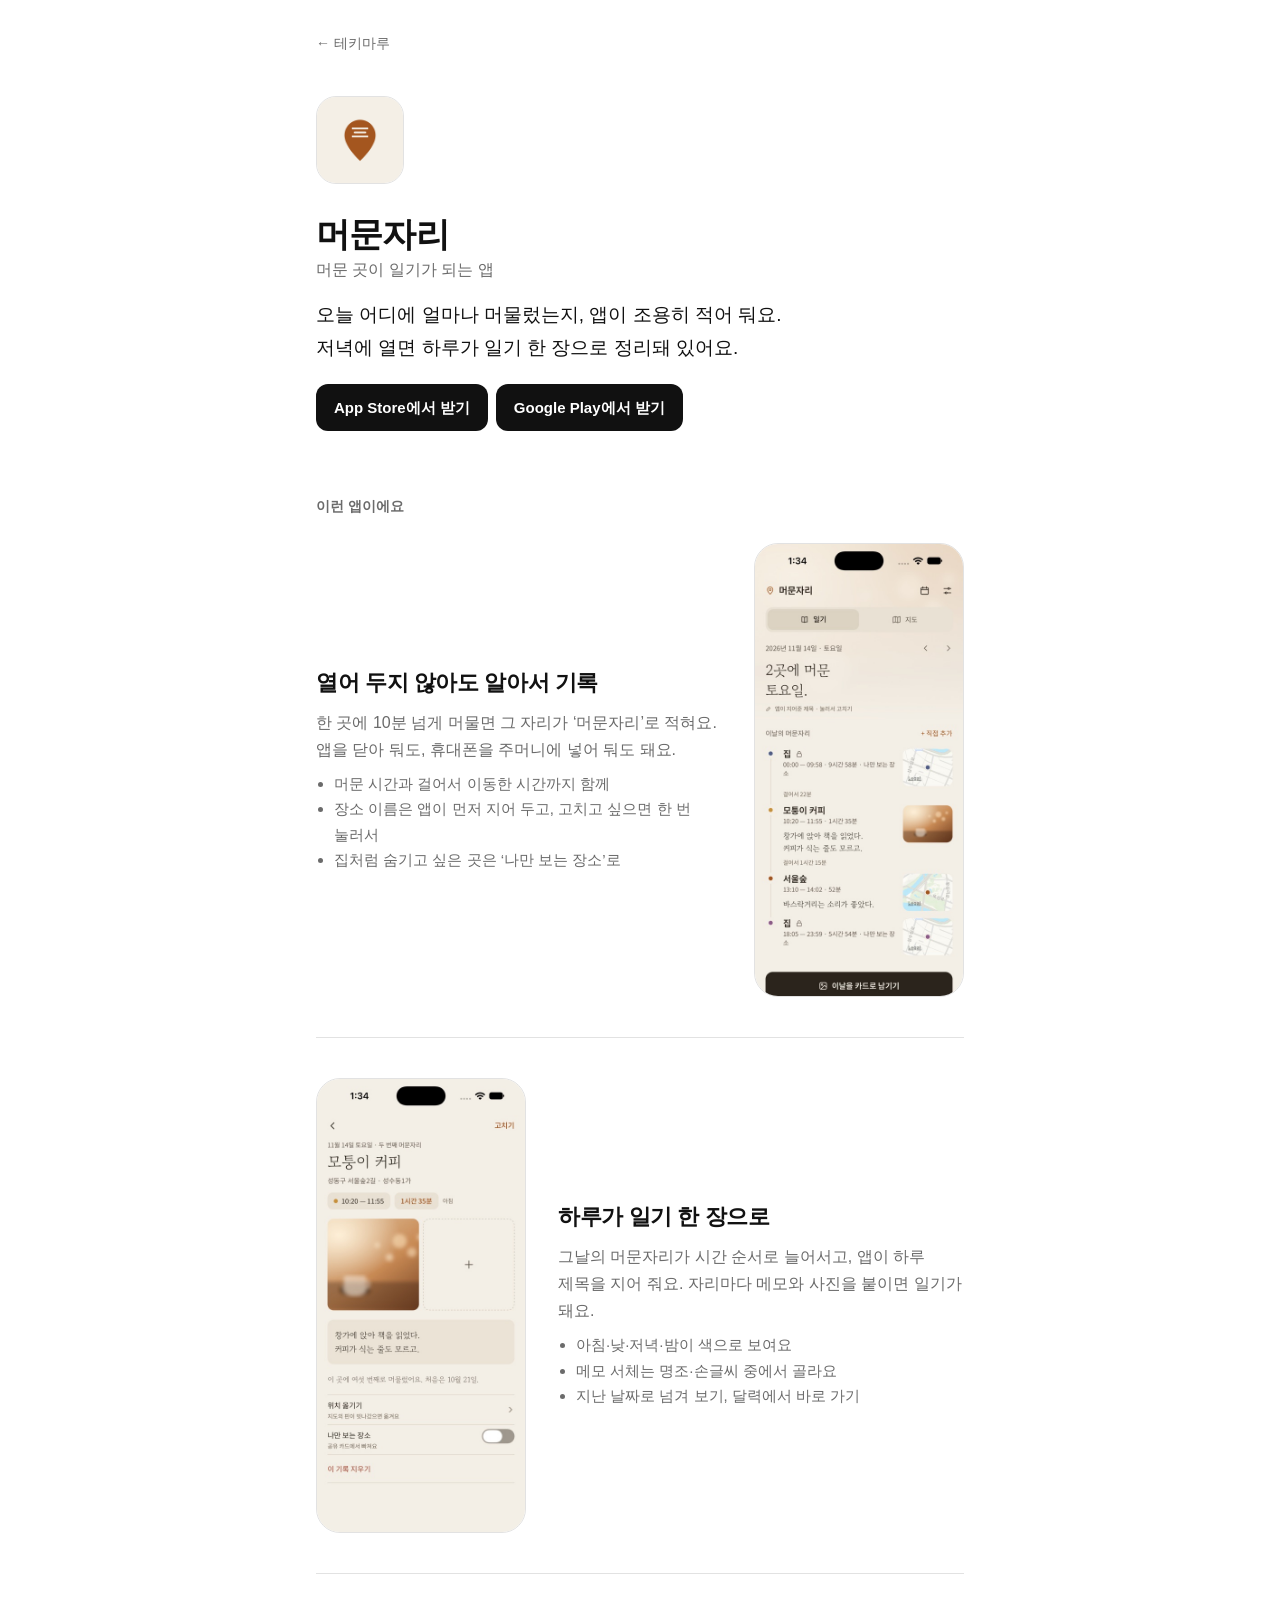
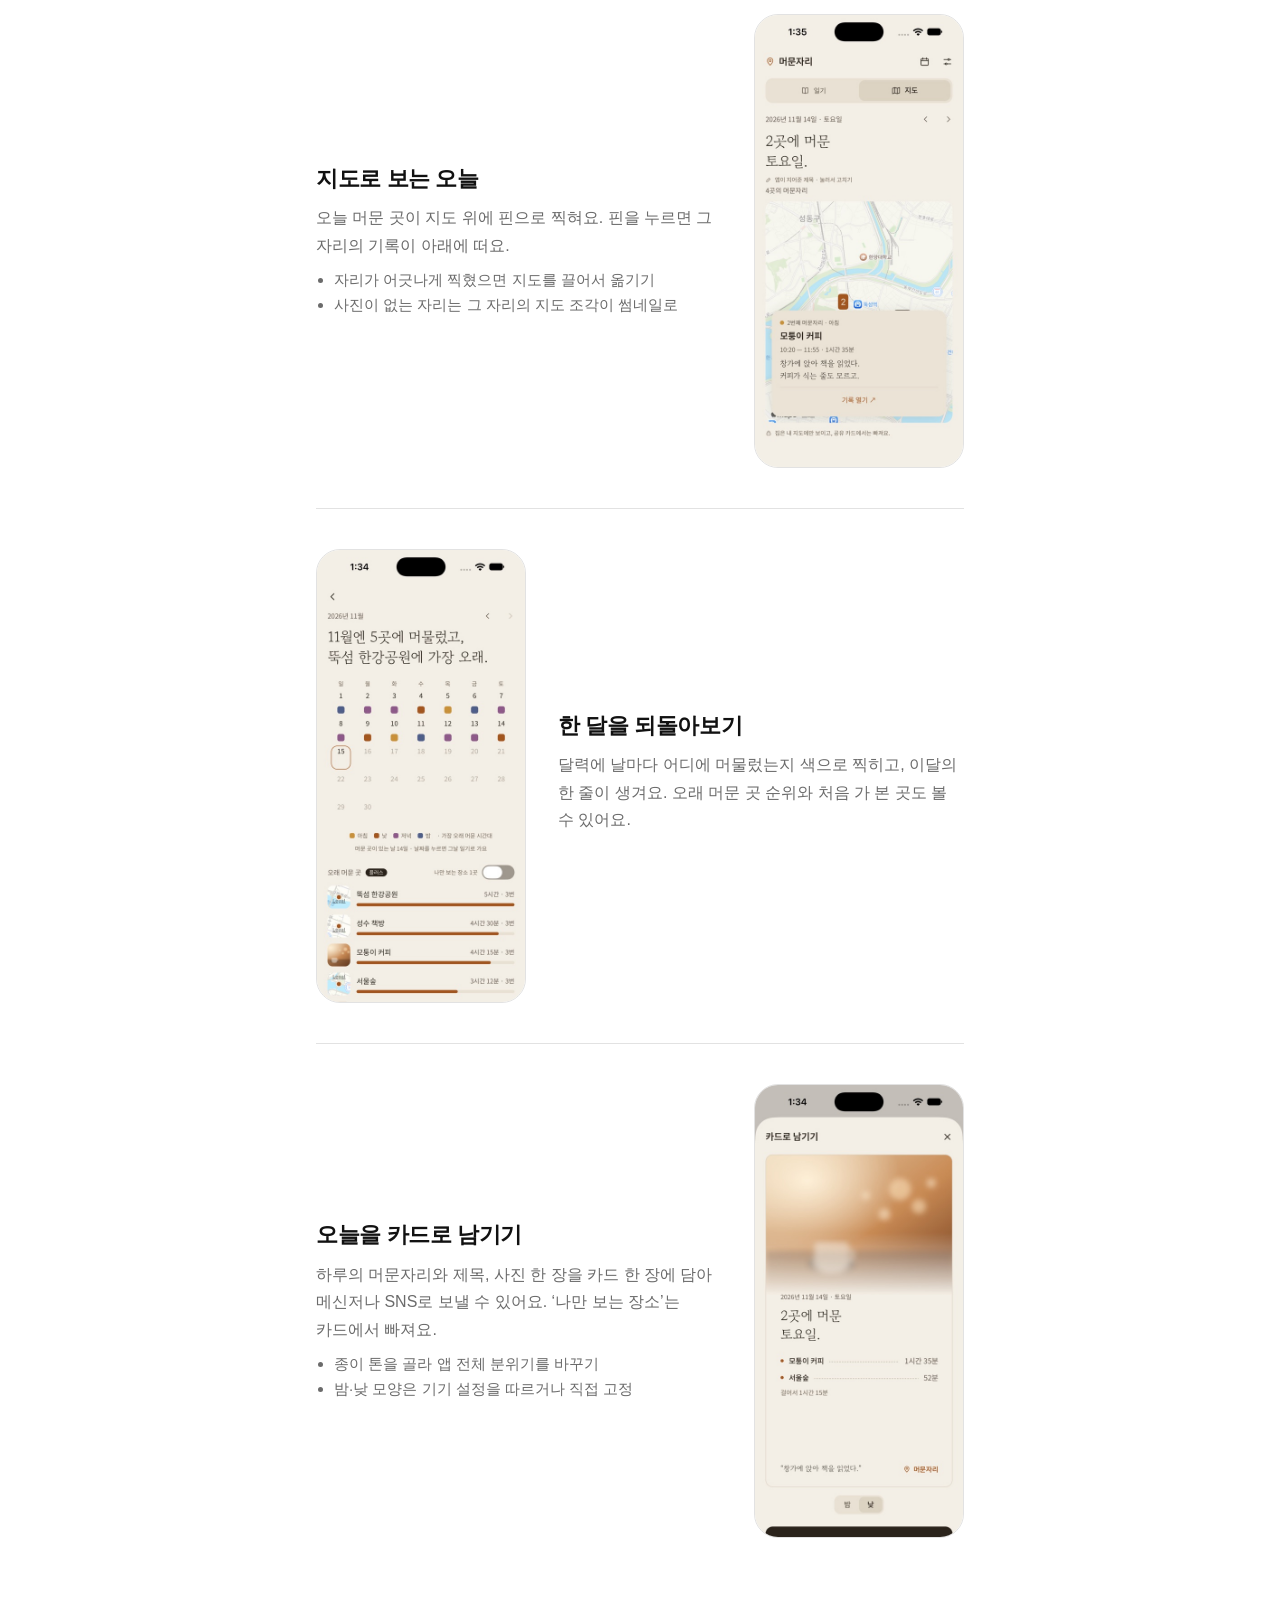
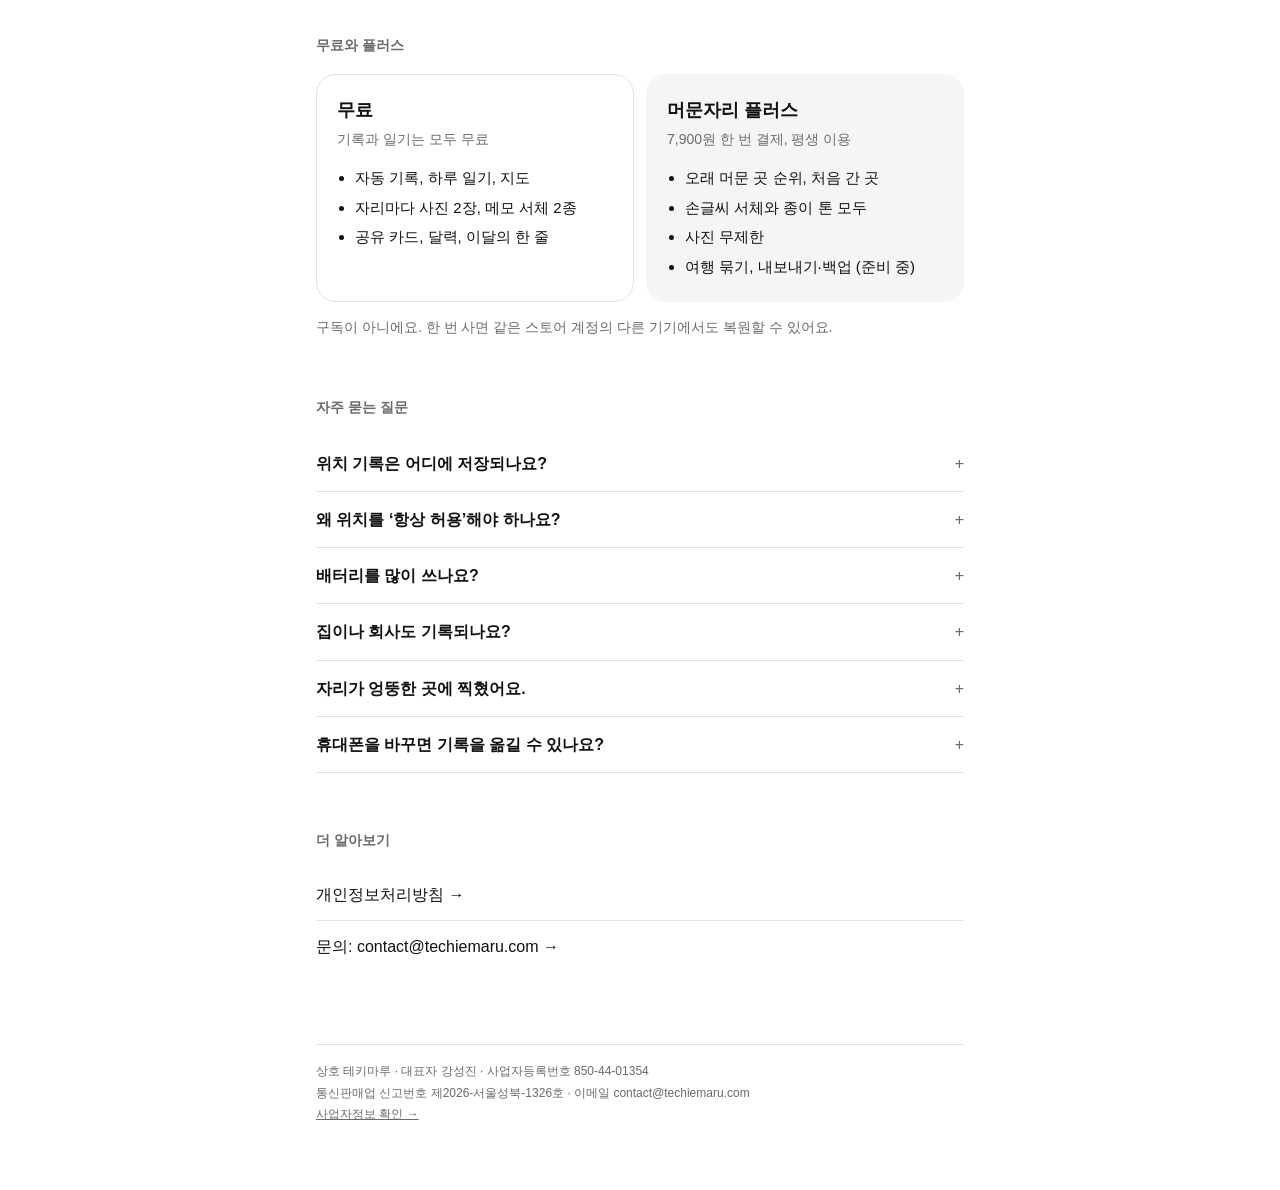
==== commit 561634aa: "머문자리 플러스 가격 7,900원 Co-Authored-By: Claude Fable 5.1 <noreply@anthropic.com>" ====
--- a/staylog/index.html
+++ b/staylog/index.html
@@ -102,7 +102,7 @@
     </div>
     <div class="plan pro">
       <h3>머문자리 플러스</h3>
-      <p class="price">한 번 결제, 평생 이용 · 곧 열려요</p>
+      <p class="price">7,900원 한 번 결제, 평생 이용</p>
       <ul>
         <li>오래 머문 곳 순위, 처음 간 곳</li>
         <li>손글씨 서체와 종이 톤 모두</li>
@@ -111,7 +111,7 @@
       </ul>
     </div>
   </div>
-  <p class="muted">출시 기념으로 지금은 플러스 기능도 모두 열려 있어요.</p>
+  <p class="muted">구독이 아니에요. 한 번 사면 같은 스토어 계정의 다른 기기에서도 복원할 수 있어요.</p>
 
   <h2 class="label">자주 묻는 질문</h2>
   <div class="faq">
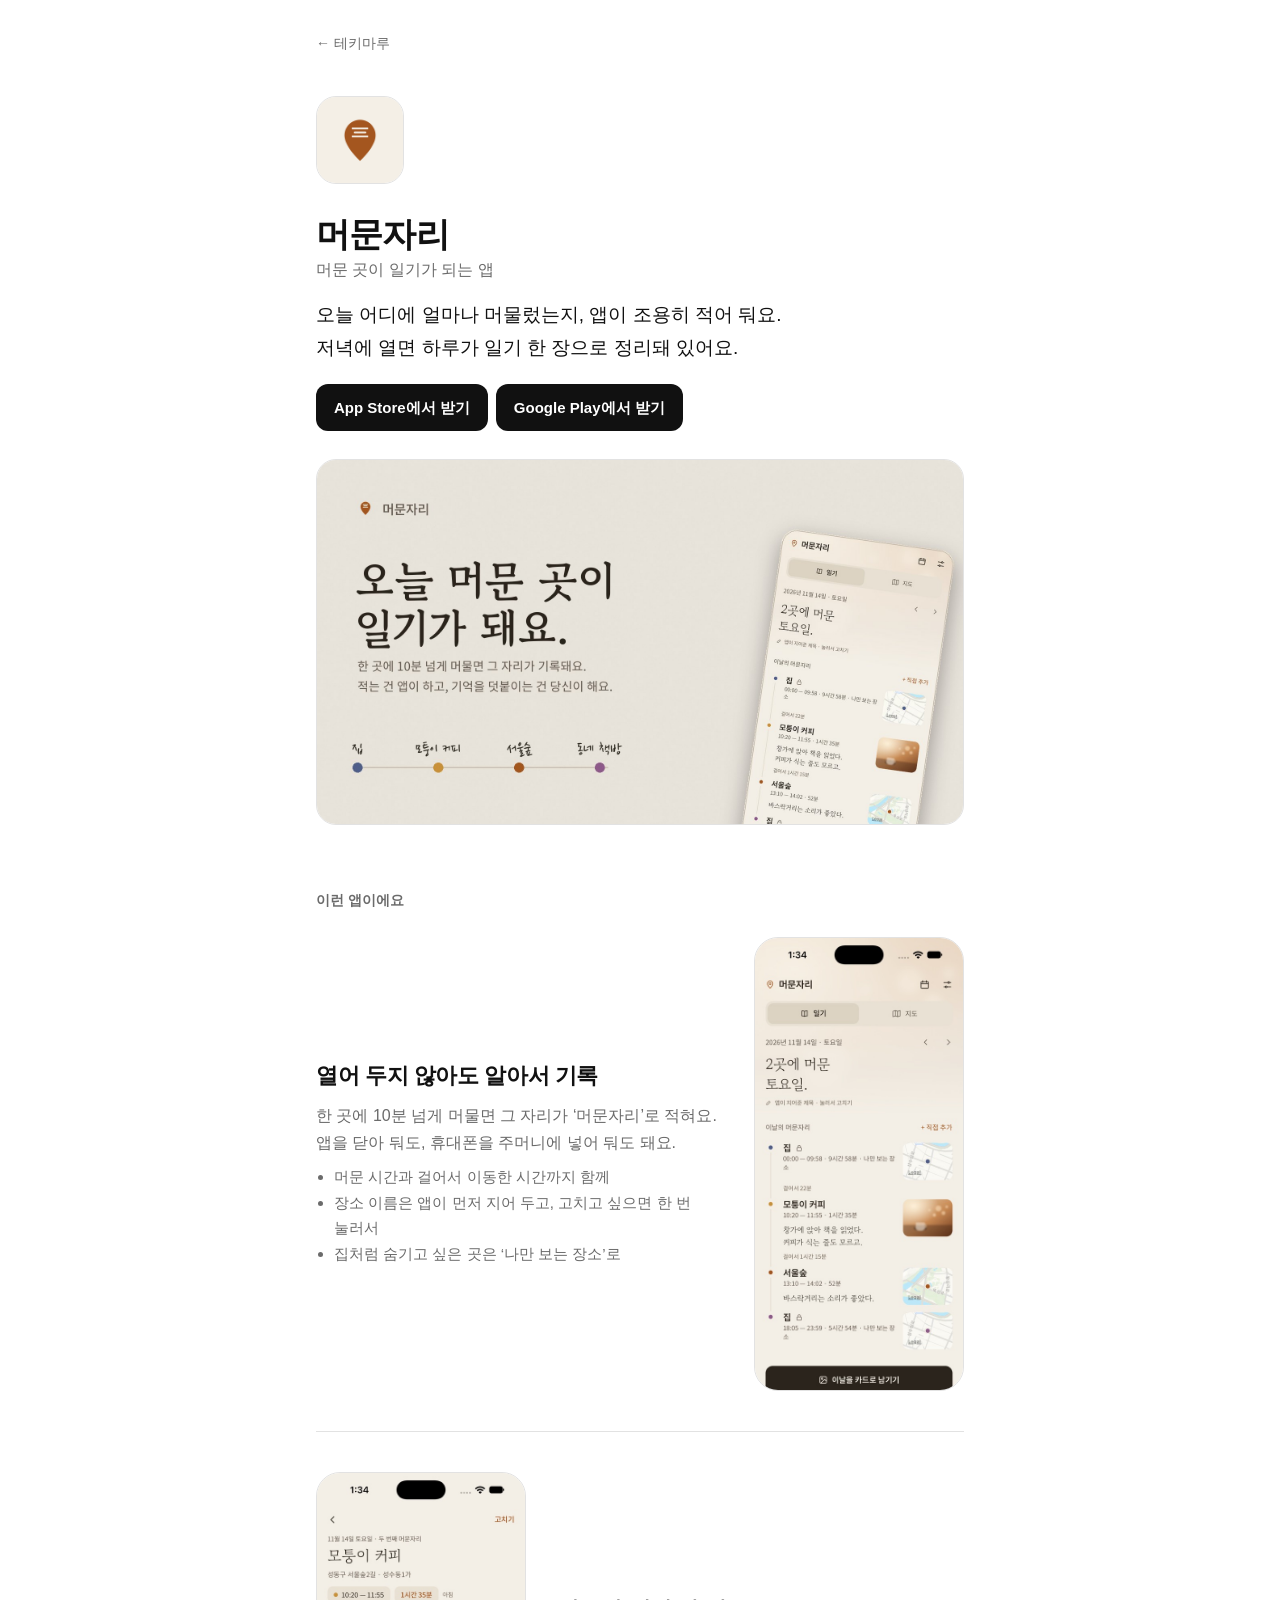
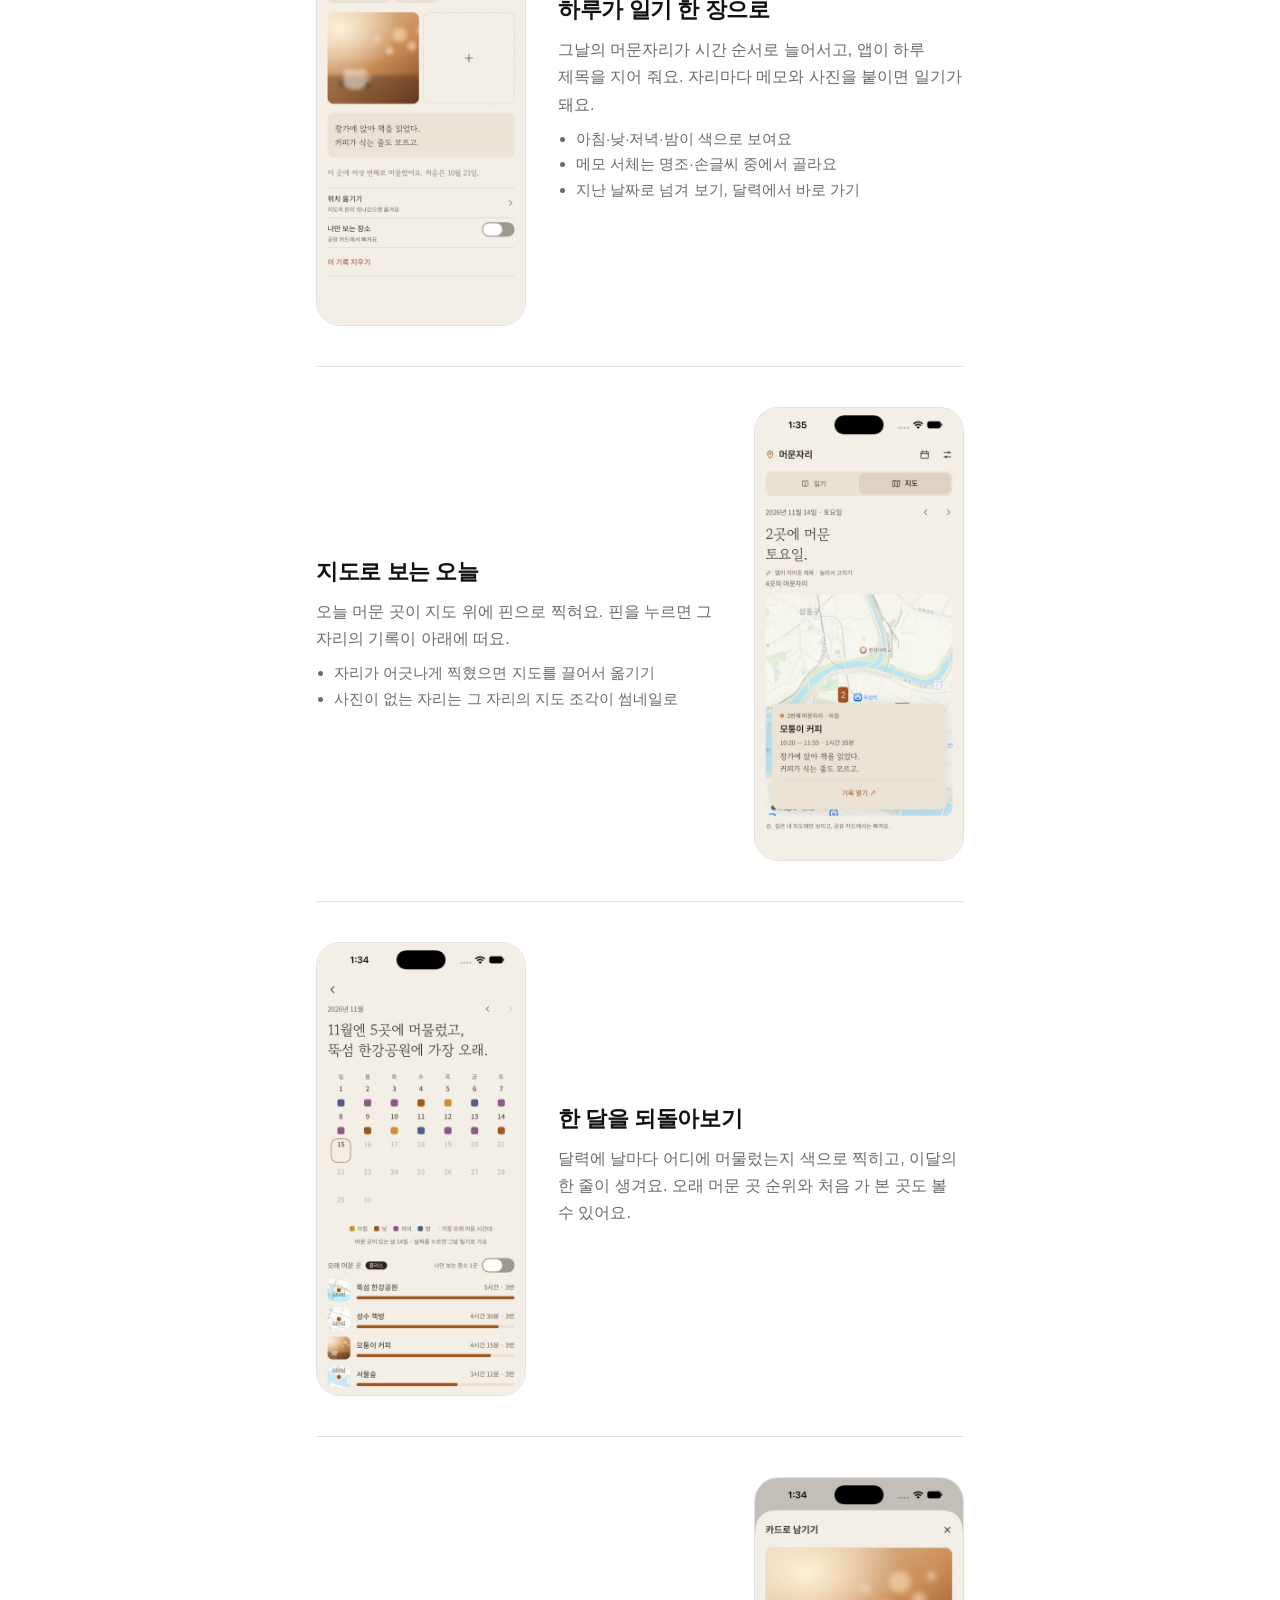
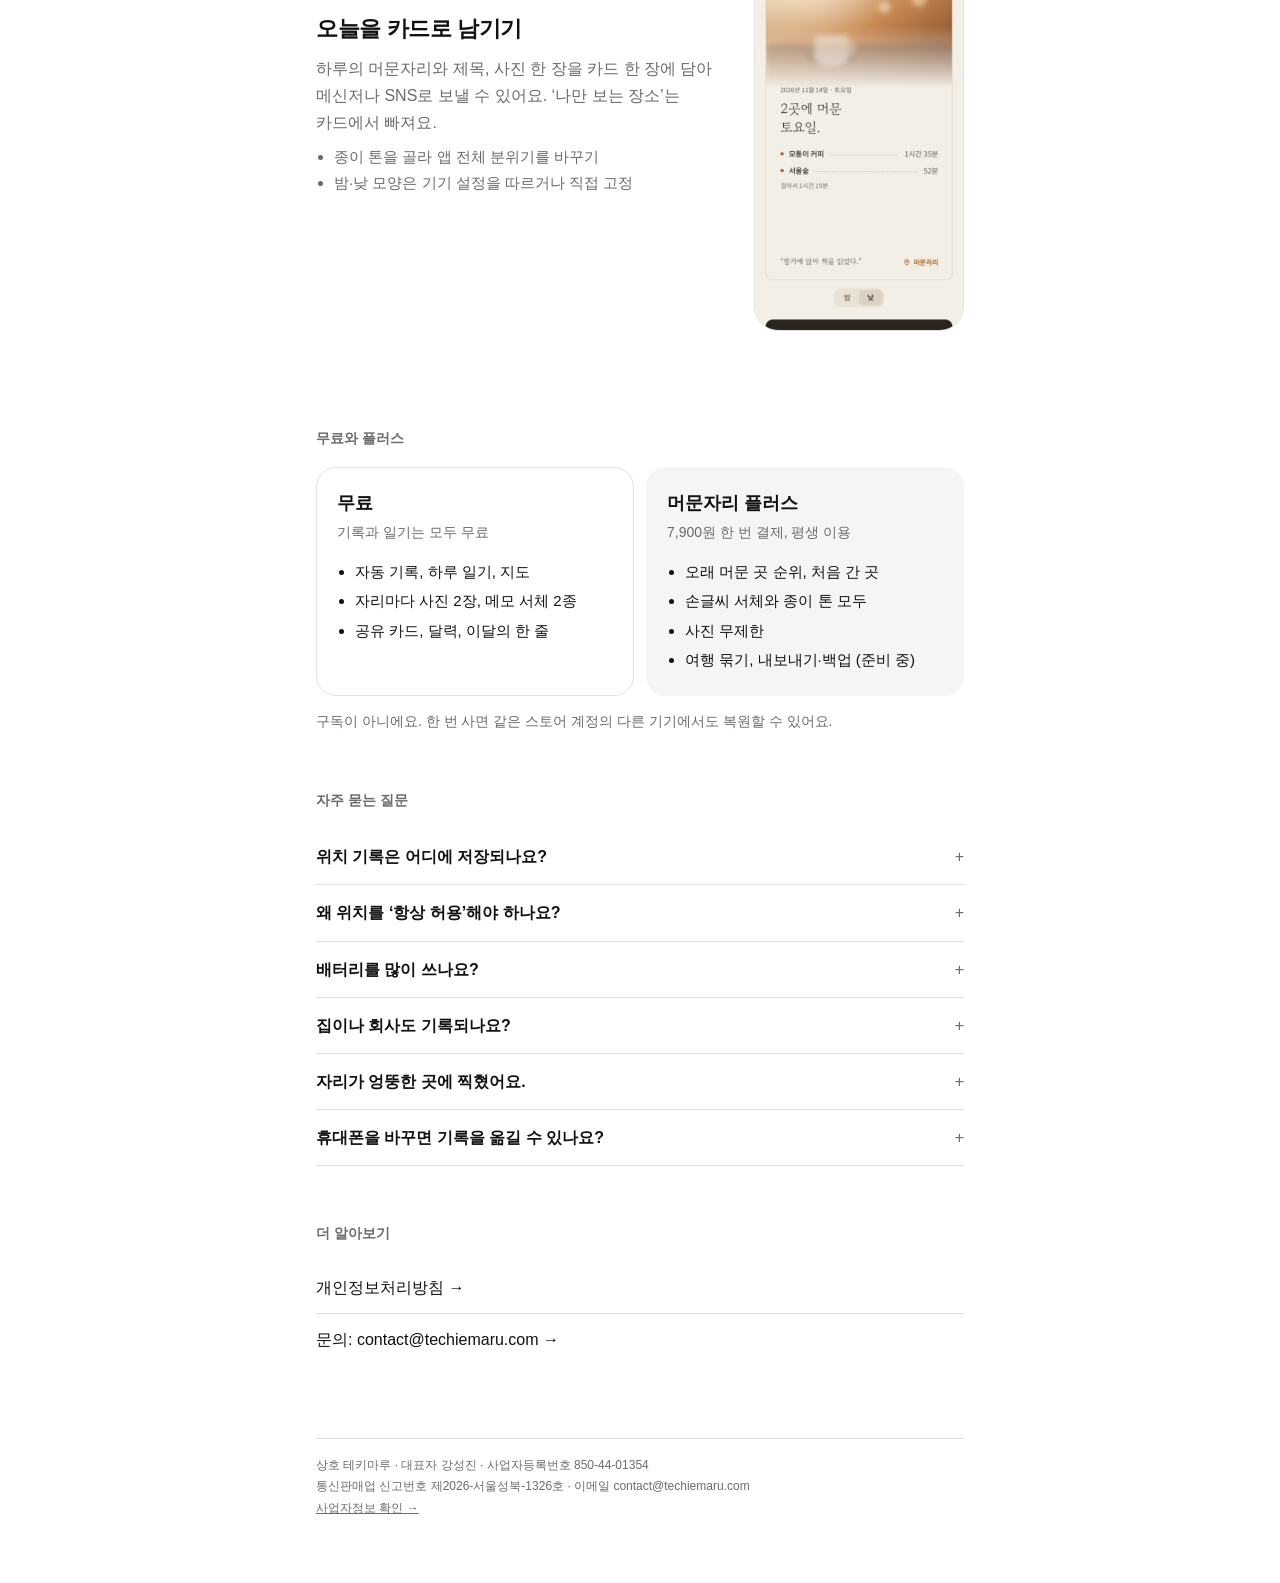
==== commit 5a9bff39: "머문자리 페이지: 상단 홍보 이미지·og:image Co-Authored-By: Claude Fable 5.1 <noreply@anthropic.com>" ====
--- a/staylog/index.html
+++ b/staylog/index.html
@@ -7,7 +7,7 @@
 <meta name="description" content="하루 동안 머문 곳을 조용히 기록해 일기로 만들어 주는 앱. 위치·메모·사진은 내 휴대폰에만 저장돼요.">
 <meta property="og:title" content="머문자리 - 머문 곳이 일기가 되는 앱">
 <meta property="og:description" content="하루 동안 머문 곳을 조용히 기록해 일기로 만들어 주는 앱. 위치·메모·사진은 내 휴대폰에만 저장돼요.">
-<meta property="og:image" content="https://techiemaru.com/img/staylog-icon.png">
+<meta property="og:image" content="https://techiemaru.com/img/staylog-hero.jpg">
 <meta property="og:url" content="https://techiemaru.com/staylog/">
 <link rel="icon" href="/favicon.png">
 <link rel="apple-touch-icon" href="/apple-touch-icon.png">
@@ -26,6 +26,7 @@
       <a class="store-btn" href="https://apps.apple.com/kr/app/id6834854785">App Store에서 받기</a>
       <a class="store-btn" href="https://play.google.com/store/apps/details?id=kr.meewang.staylog&amp;hl=ko">Google Play에서 받기</a>
     </div>
+    <img class="hero-art" src="/img/staylog-hero.jpg" alt="오늘 머문 곳이 일기가 돼요 — 집, 모퉁이 커피, 서울숲, 동네 책방이 하루 일기로" width="1600" height="900">
   </section>
 
   <h2 class="label">이런 앱이에요</h2>
--- a/style.css
+++ b/style.css
@@ -77,6 +77,7 @@
 .app-hero h1 { font-size: 34px; letter-spacing: -0.8px; margin: 20px 0 0; line-height: 1.3; }
 .app-hero .sub { margin: 0 0 16px; color: var(--muted); }
 .app-hero .lead { color: var(--text); font-size: 19px; }
+.app-hero .hero-art { width: 100%; height: auto; display: block; margin-top: 28px; border-radius: 20px; border: 1px solid var(--line); }
 .feature { display: grid; grid-template-columns: 1fr 210px; gap: 32px; align-items: center; padding: 40px 0; border-top: 1px solid var(--line); }
 .feature:first-child { border-top: 0; padding-top: 8px; }
 .feature:nth-of-type(even) { grid-template-columns: 210px 1fr; }
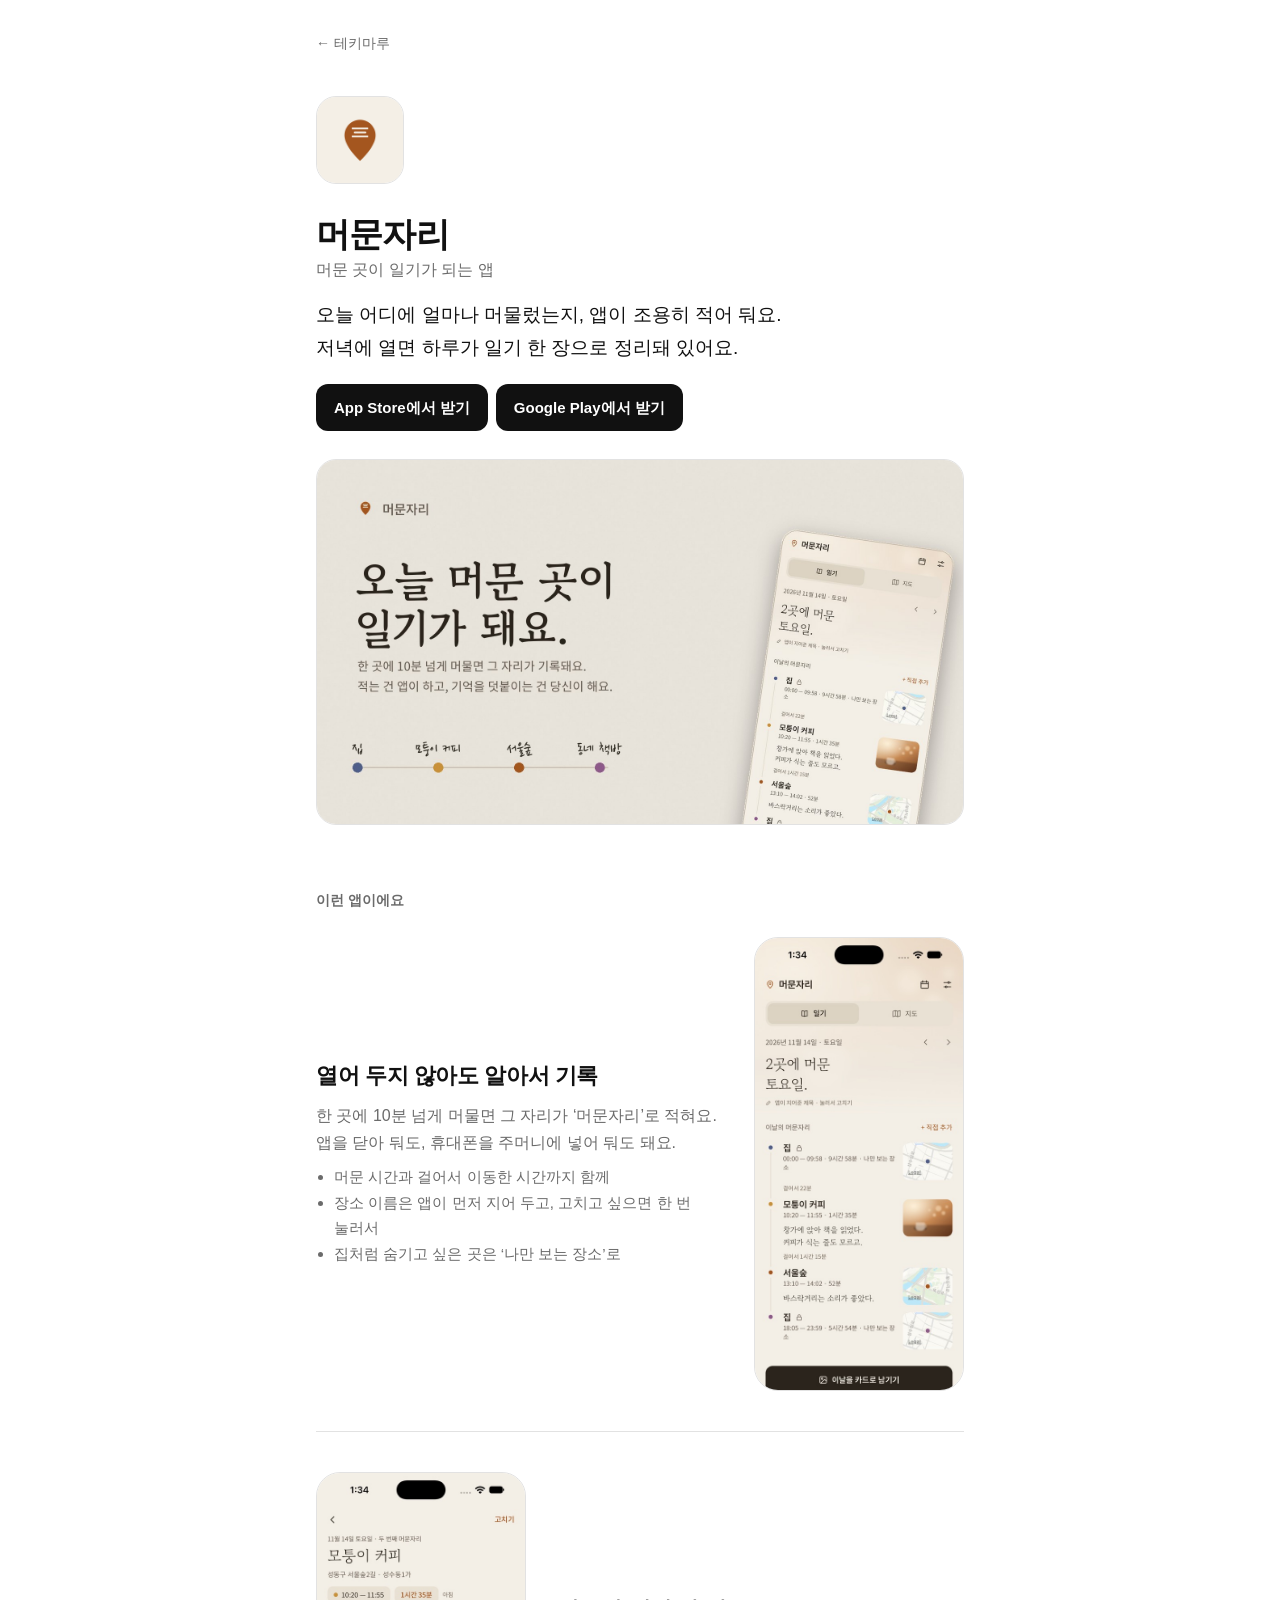
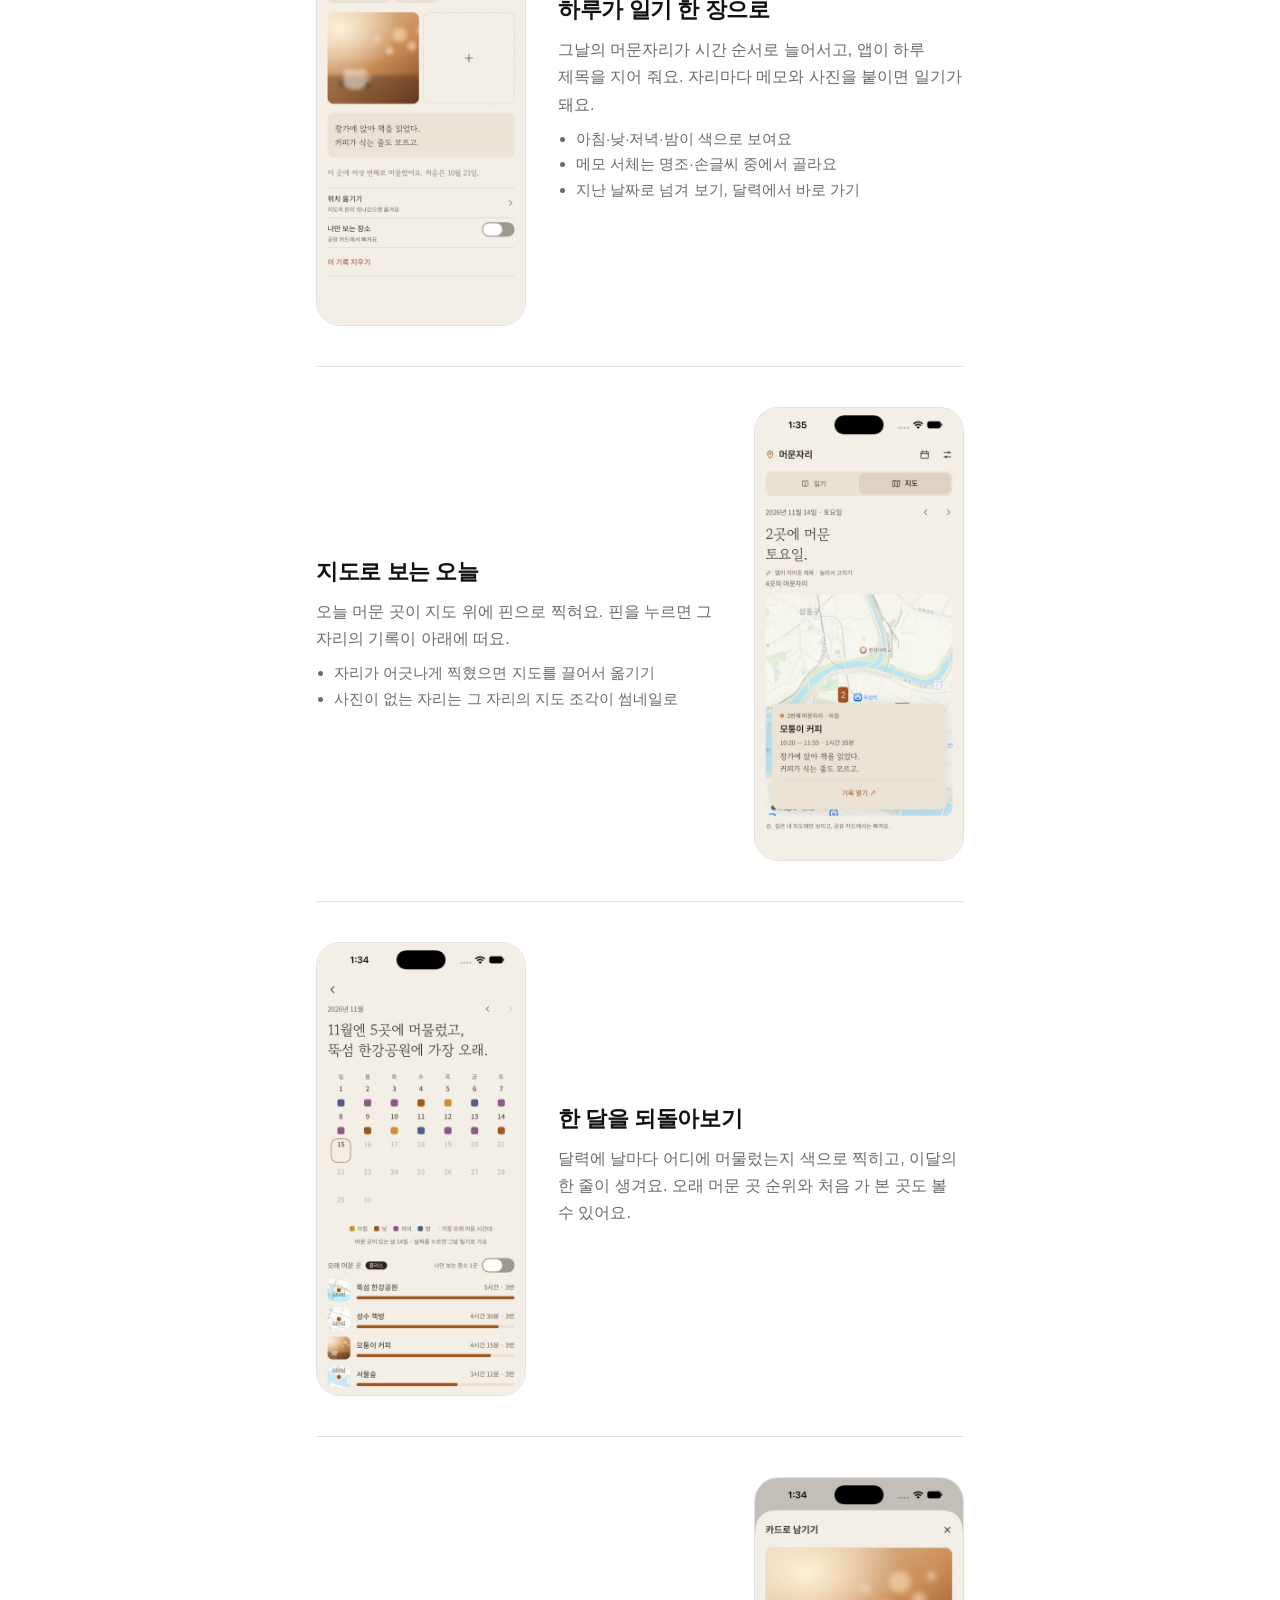
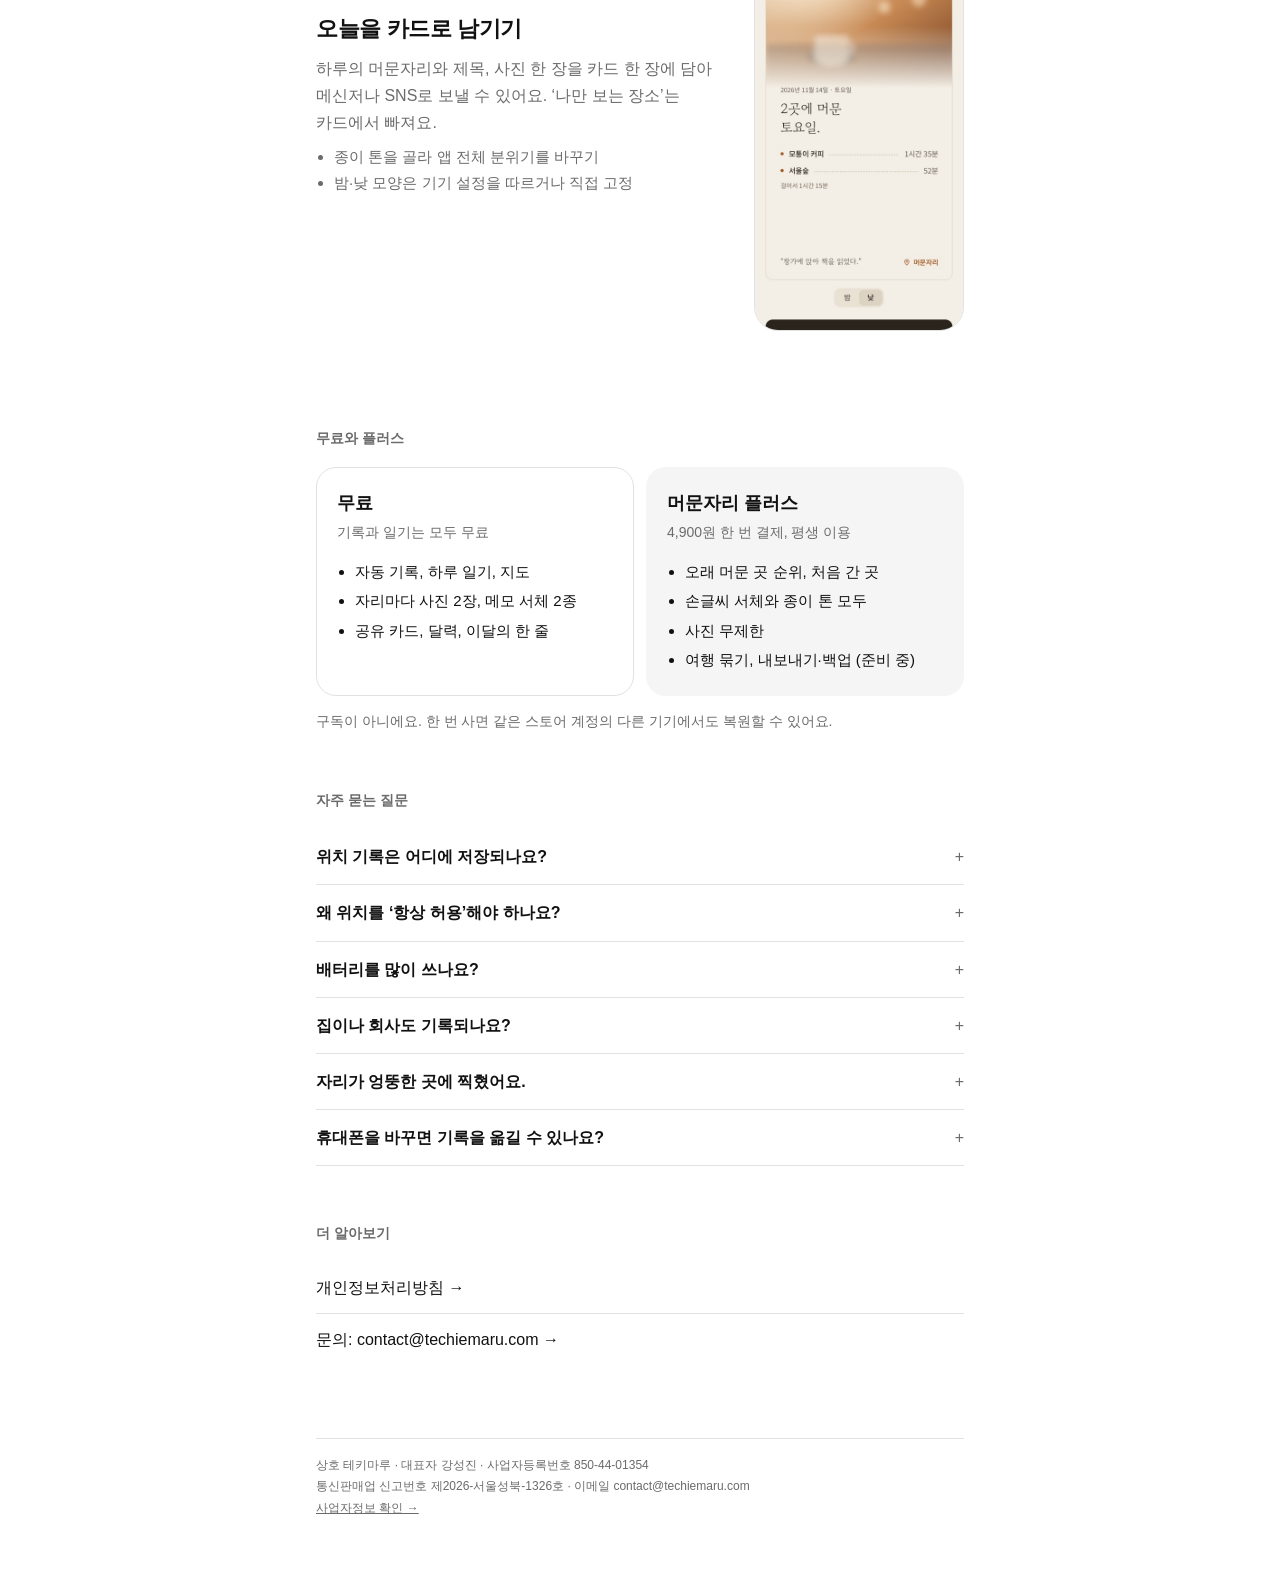
==== commit 4ae5a86e: "머문자리: 플러스 가격 4,900원" ====
--- a/staylog/index.html
+++ b/staylog/index.html
@@ -11,7 +11,7 @@
 <meta property="og:url" content="https://techiemaru.com/staylog/">
 <link rel="icon" href="/favicon.png">
 <link rel="apple-touch-icon" href="/apple-touch-icon.png">
-<link rel="stylesheet" href="/style.css">
+<link rel="stylesheet" href="/style.css?v=20261115">
 </head>
 <body>
 <main>
@@ -26,7 +26,10 @@
       <a class="store-btn" href="https://apps.apple.com/kr/app/id6834854785">App Store에서 받기</a>
       <a class="store-btn" href="https://play.google.com/store/apps/details?id=kr.meewang.staylog&amp;hl=ko">Google Play에서 받기</a>
     </div>
-    <img class="hero-art" src="/img/staylog-hero.jpg" alt="오늘 머문 곳이 일기가 돼요 — 집, 모퉁이 커피, 서울숲, 동네 책방이 하루 일기로" width="1600" height="900">
+    <picture>
+      <source srcset="/img/staylog-hero-dark.jpg" media="(prefers-color-scheme: dark)">
+      <img class="hero-art" src="/img/staylog-hero.jpg" alt="오늘 머문 곳이 일기가 돼요 — 집, 모퉁이 커피, 서울숲, 동네 책방이 하루 일기로" width="1600" height="900">
+    </picture>
   </section>
 
   <h2 class="label">이런 앱이에요</h2>
@@ -103,7 +106,7 @@
     </div>
     <div class="plan pro">
       <h3>머문자리 플러스</h3>
-      <p class="price">7,900원 한 번 결제, 평생 이용</p>
+      <p class="price">4,900원 한 번 결제, 평생 이용</p>
       <ul>
         <li>오래 머문 곳 순위, 처음 간 곳</li>
         <li>손글씨 서체와 종이 톤 모두</li>
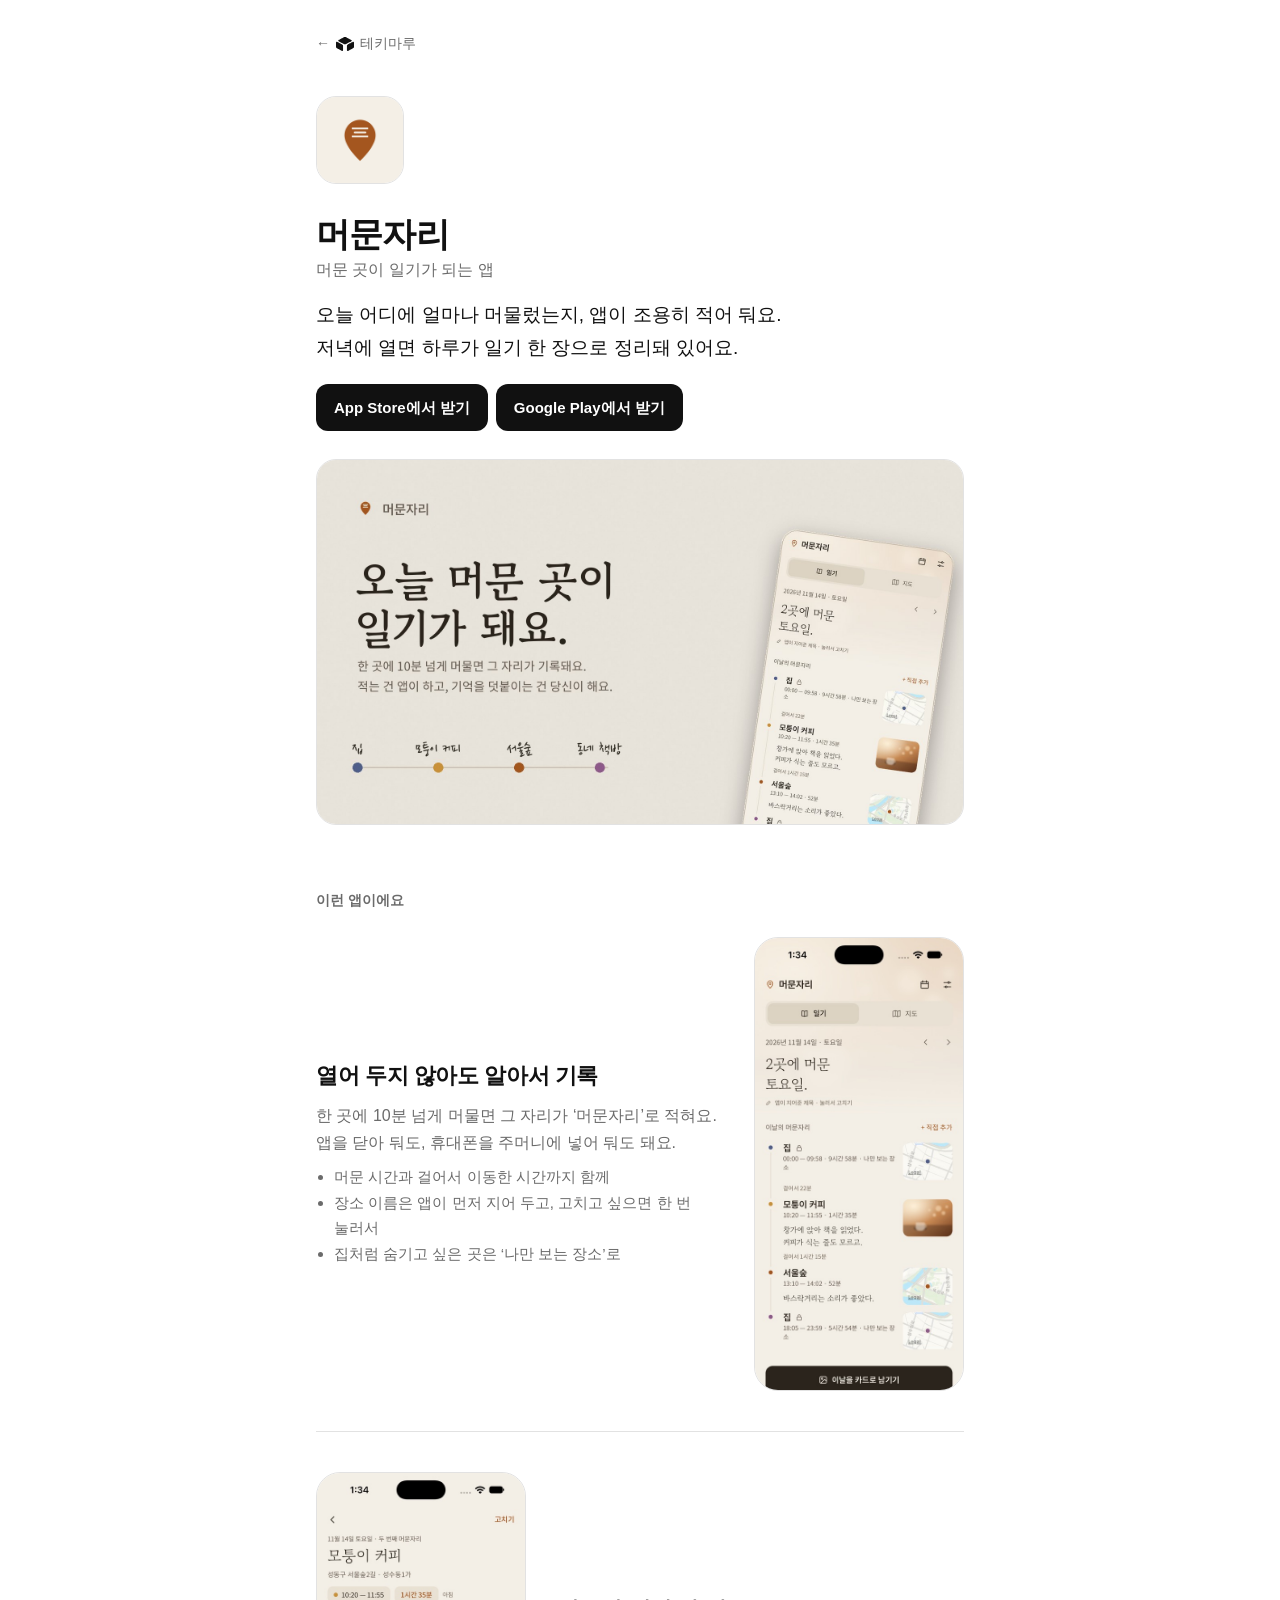
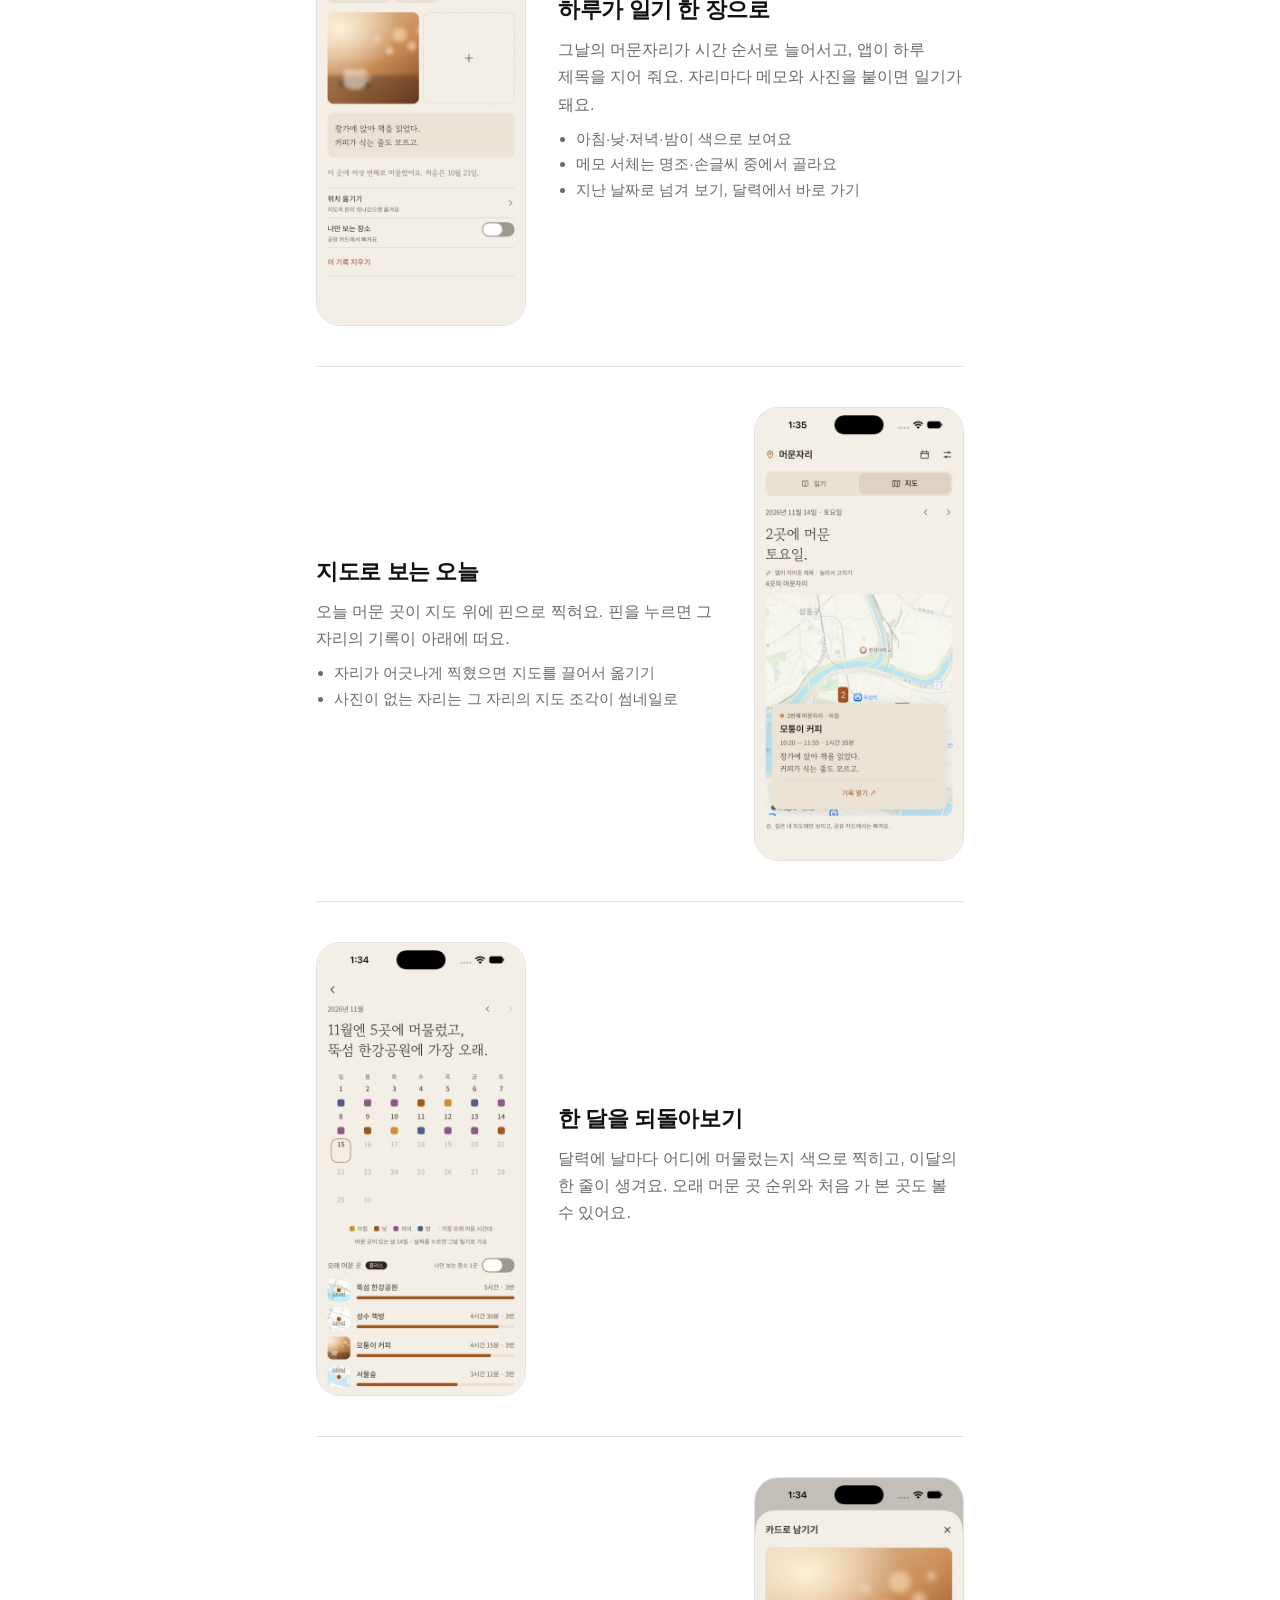
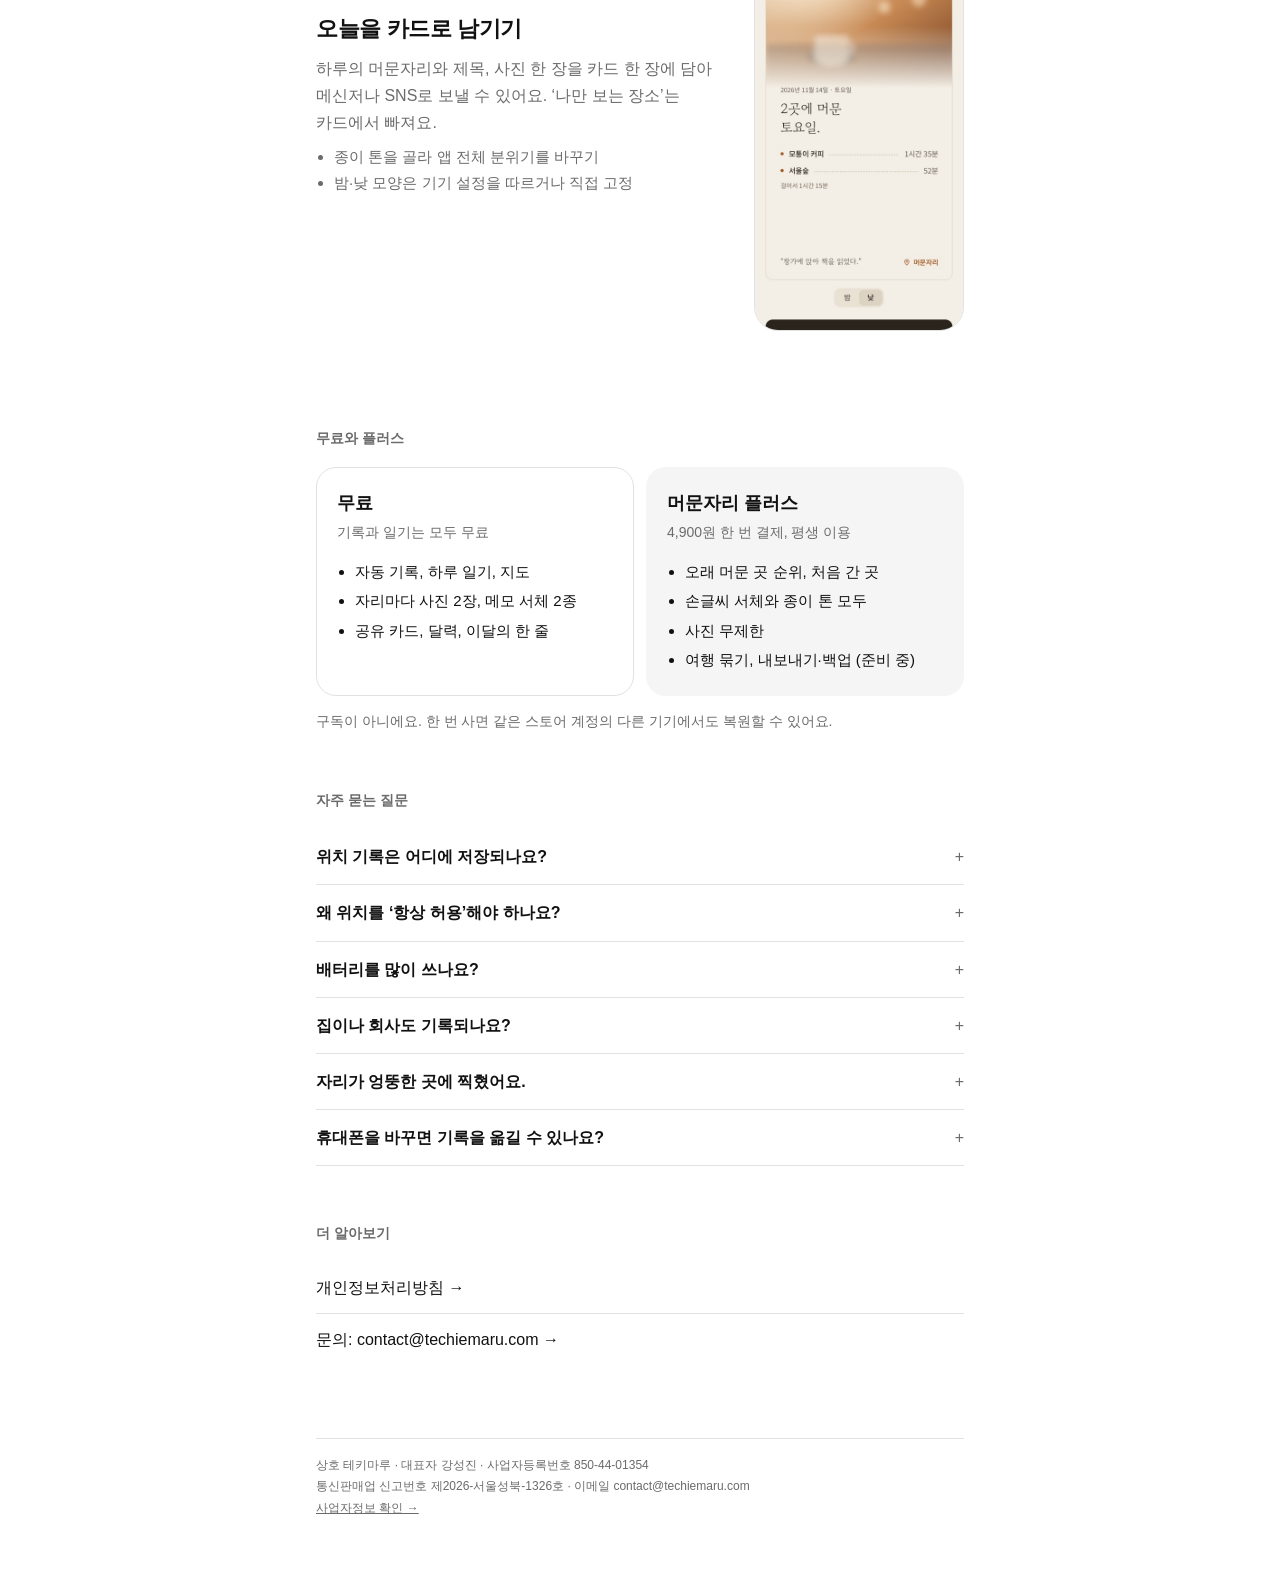
==== commit cc29bf21: "홈페이지에 새 큐브 로고: 머리말 가로형 로고(밝은·어두운 화면), 앱 페이지 돌아가기 링크에 심볼, 탭 아이콘 큐브로 Co-Authored-By: Claude Opus 5.5 <" ====
--- a/staylog/index.html
+++ b/staylog/index.html
@@ -11,11 +11,11 @@
 <meta property="og:url" content="https://techiemaru.com/staylog/">
 <link rel="icon" href="/favicon.png">
 <link rel="apple-touch-icon" href="/apple-touch-icon.png">
-<link rel="stylesheet" href="/style.css?v=20261115">
+<link rel="stylesheet" href="/style.css?v=20261118">
 </head>
 <body>
 <main>
-  <p class="back"><a href="/">← 테키마루</a></p>
+  <p class="back"><a href="/" class="back-home">← <picture class="back-mark"><source srcset="/img/techiemaru-symbol-white.svg" media="(prefers-color-scheme: dark)"><img src="/img/techiemaru-symbol.svg" alt="" width="18" height="14"></picture>테키마루</a></p>
 
   <section class="app-hero">
     <img class="app-icon" src="/img/staylog-icon.png" alt="" width="88" height="88">
--- a/style.css
+++ b/style.css
@@ -41,6 +41,10 @@
 
 /* 공통 */
 .brand { font-weight: 700; font-size: 16px; letter-spacing: -0.2px; text-decoration: none; }
+.brand.logo { display: inline-flex; align-items: center; }
+.brand.logo img { display: block; height: 30px; width: auto; }
+.back-home { display: inline-flex; align-items: center; gap: 6px; }
+.back-mark img { display: block; height: 14px; width: auto; }
 h2.label { border-top: 0; padding-top: 0; margin: 56px 0 16px; font-size: 14px; color: var(--muted); font-weight: 600; }
 .lead { font-size: 17px; color: var(--muted); margin: 0; max-width: 30em; }
 .store-buttons { display: flex; flex-wrap: wrap; gap: 8px; margin: 20px 0 0; }
